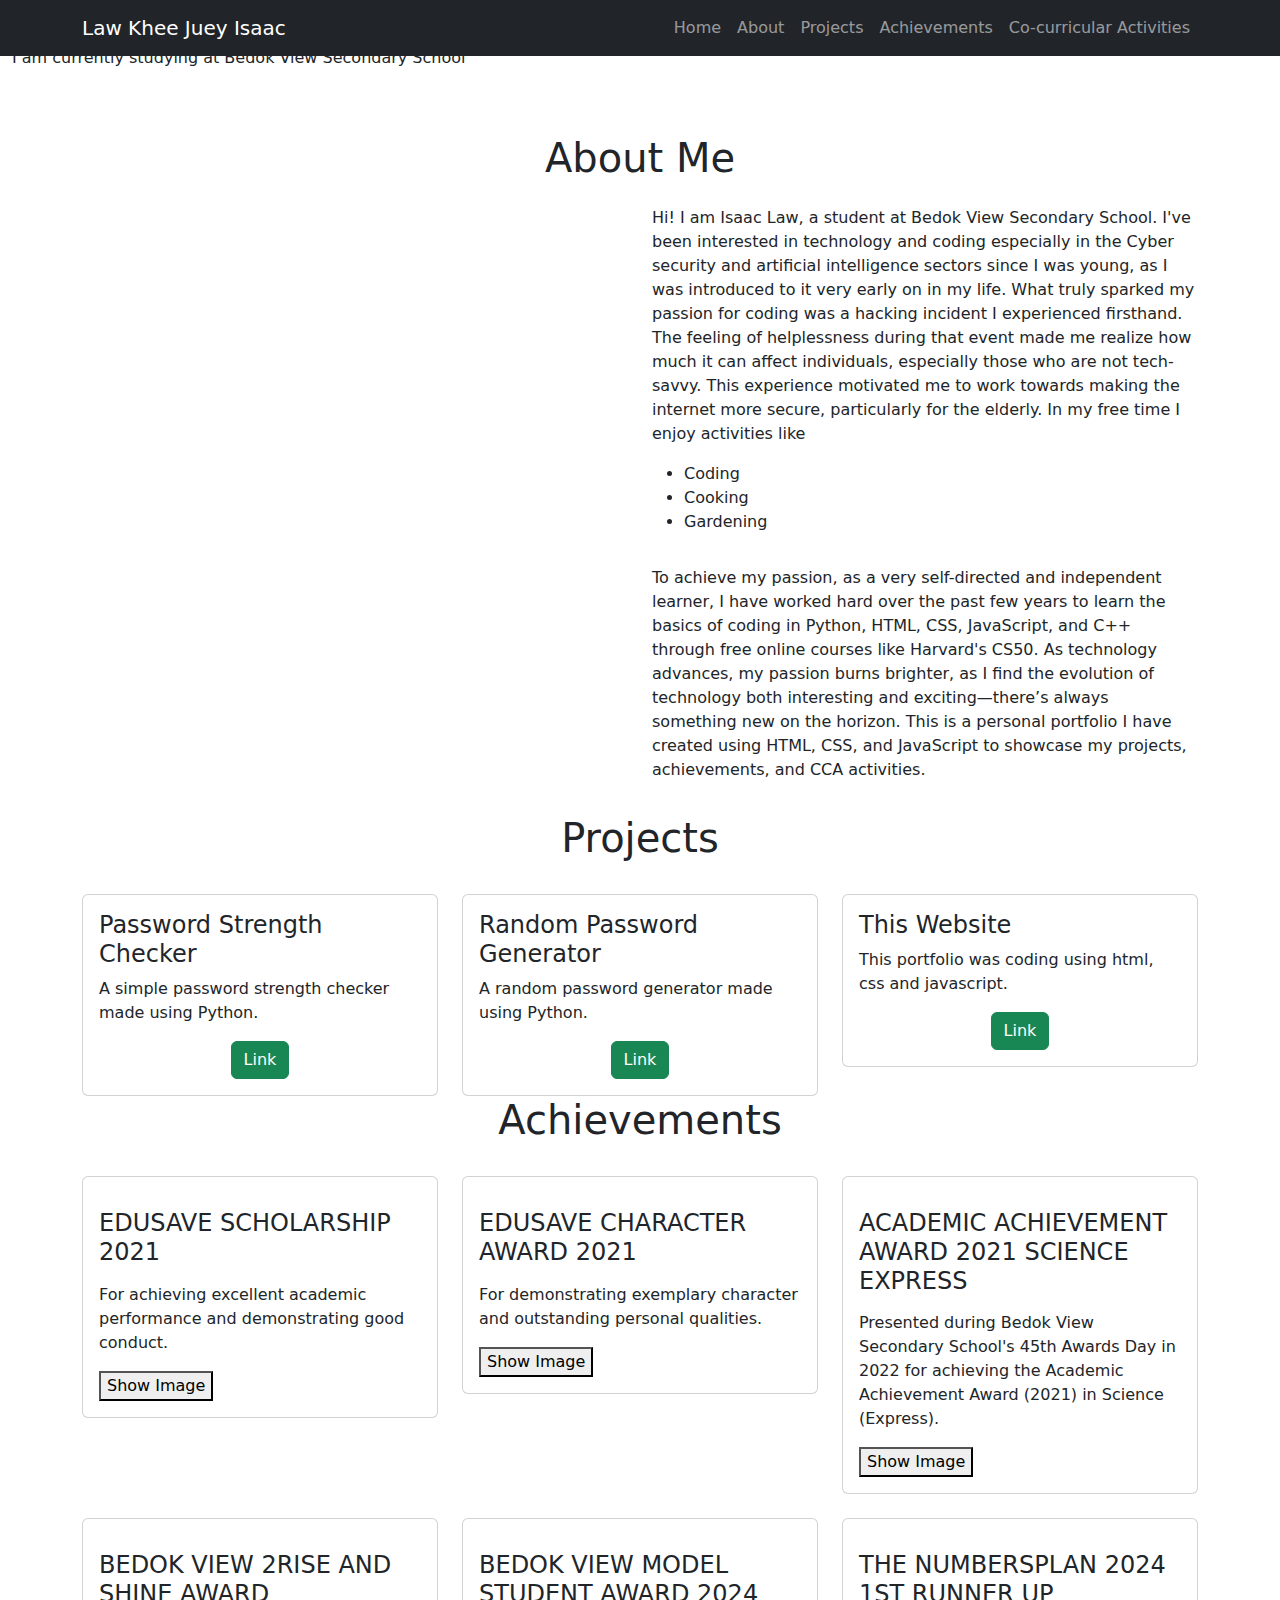
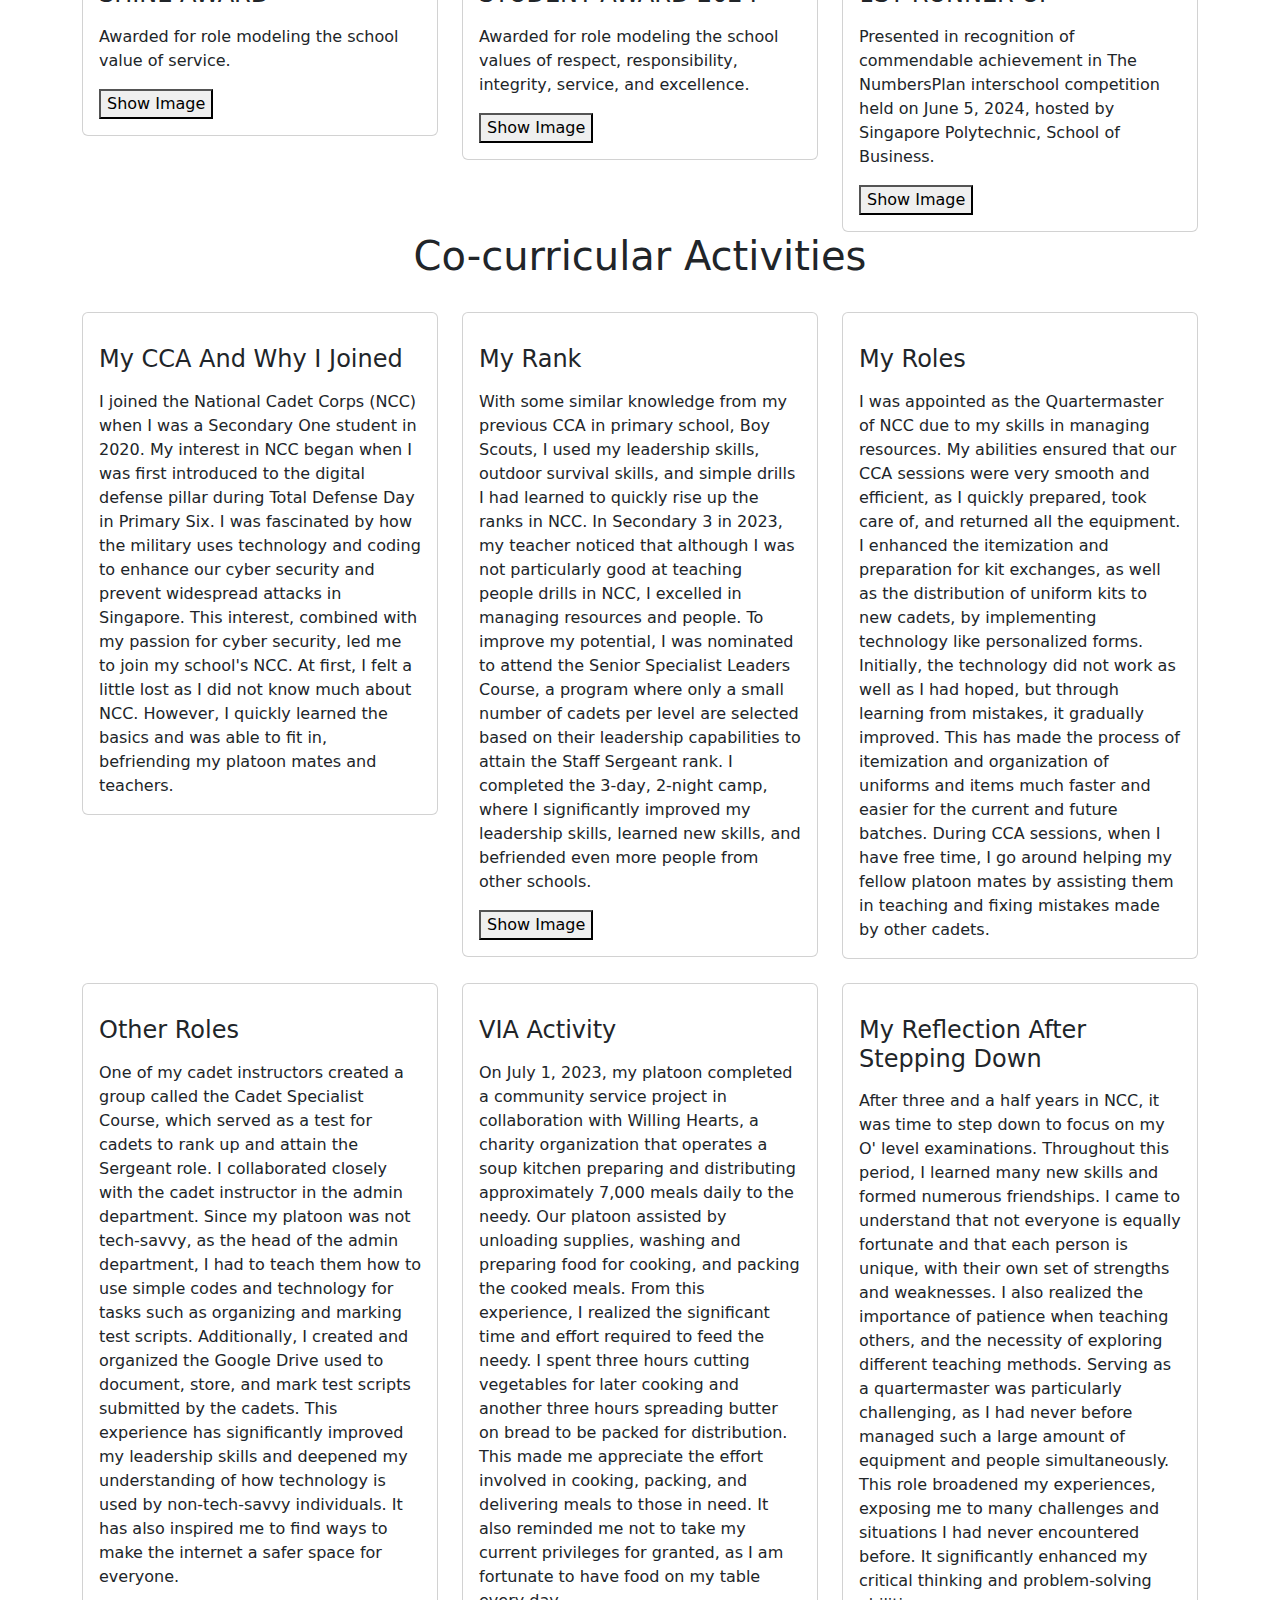
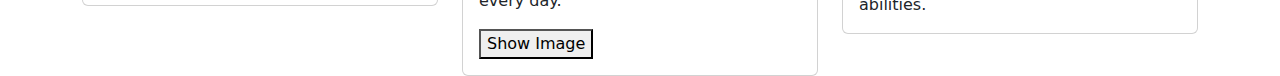
==== index.html @ 7c90aea9 "Update and rename Index.html to index.html" ====
<!DOCTYPE html>
<html lang="en">
<head>
  <title>Isaac's Portfolio</title>
  <meta charset="utf-8">
  <meta name="viewport" content="width=device-width, initial-scale=1">
  <!-- bootstrap CDN -->
  <link href="https://cdn.jsdelivr.net/npm/bootstrap@5.3.3/dist/css/bootstrap.min.css" rel="stylesheet">
  <script src="https://cdn.jsdelivr.net/npm/bootstrap@5.3.3/dist/js/bootstrap.bundle.min.js"></script>
  <!-- fontawesome -->
  <script src="https://kit.fontawesome.com/0f37059b9b.js" crossorigin="anonymous"></script>
  <!-- link css file -->
  <link rel="stylesheet" href="style.css">
</head>

<body>
   <!-- navigation bar -->
    <nav class="navbar navbar-expand-lg bg-dark fixed-top navbarScroll navbar-dark">
      <div class="container">
          <a class="navbar-brand" href="#">Law Khee Juey Isaac</a>
          <button class="navbar-toggler" type="button" data-bs-toggle="collapse" data-bs-target="#navbarSupportedContent" aria-controls="navbarSupportedContent" aria-expanded="false" aria-label="Toggle navigation">
              <span class="navbar-toggler-icon"></span>
          </button>
          <div class="collapse navbar-collapse" id="navbarSupportedContent">
              <ul class="navbar-nav ms-auto">
                  <li class="nav-item active">
                      <a class="nav-link" href="#home">Home</a>
                  </li>
                  <li class="nav-item">
                      <a class="nav-link" href="#about">About</a>
                  </li>
                  <li class="nav-item">
                      <a class="nav-link" href="#Projects">Projects</a>
                  </li>
                  <li class="nav-item">
                      <a class="nav-link" href="#Achievements">Achievements</a>
                  </li>
                  <li class="nav-item">
                    <a class="nav-link" href="#Co-curricular-Activities">Co-curricular Activities</a>
                </li>
              </ul>
              
          </div>
      </div>
  </nav>

   
    <!-- main banner -->
    <section class="container-fluid section bgimage" id="home">
      <div class="row">
          <div class="col-lg-12 col-md-12 col-sm-12 col-xs-12 hero_text">
              <h2 class="hero_title">Hello, I am Isaac</h2>
              <p class="hero_desc">I am currently studying at Bedok View Secondary School</p>
          </div>
      </div>
  </section>
  
    <!-- about section -->
    <section class="container mt-4 pt-4 section" id="about">
      <h1 class="text-center">About Me</h1>
      
      <div class="row mt-4">
          <div class="col-lg-6">
              <img src="images/IMG-20240adsfa522-WA00sdf00.jpg" class="image_about" alt="">
          </div>

          <div class="col-lg-6">
              <p> 
                Hi! I am Isaac Law, a student at Bedok View Secondary School. I've been interested in technology and coding especially in the Cyber security and artificial intelligence sectors since I was young, as I was introduced to it very early on in my life. What truly sparked my passion for coding was a hacking incident I experienced firsthand. The feeling of helplessness during that event made me realize how much it can affect individuals, especially those who are not tech-savvy. This experience motivated me to work towards making the internet more secure, particularly for the elderly. In my free time I enjoy activities like
                  
              </p>
              <div class="row mt-3">
                  <div class="col-md-6">
                      <ul>
                          <li>Coding</li>
                          <li>Cooking</li>
                          <li>Gardening</li>

                      </ul>
                  </div>
              </div>
              <div class="row mt-3">
                  <p> To achieve my passion, as a very self-directed and independent learner, I have worked hard over the past few years to learn the basics of coding in Python, HTML, CSS, JavaScript, and C++ through free online courses like Harvard's CS50. As technology advances, my passion burns brighter, as I find the evolution of technology both interesting and exciting—there’s always something new on the horizon. This is a personal portfolio I have created using HTML, CSS, and JavaScript to showcase my projects, achievements, and CCA activities.
                  </p>
              </div>
          </div>
      </div>
  </section>

   <!-- Projects -->
   <section class="section" id="Projects">
    <div class="container mt-3">
        <h1 class="text-center">Projects</h1>
        <div class="row">
            <div class="col-lg-4 mt-4">
                <div class="card">
                    <div class="card-body">
                        <h4 class="card-title">Password Strength Checker</h4>
                        <p class="card-text">A simple password strength checker made using Python.</p>
                        <div class="text-center">
                            <a href="https://github.com/Atticusly/Password-strength-checker" class="btn btn-success">Link</a>
                        </div>
                    </div>
                </div>
            </div>

            <div class="col-lg-4 mt-4">
                <div class="card">
                    <div class="card-body">
                        <h4 class="card-title">Random Password Generator</h4>
                        <p class="card-text">A random password generator made using Python.</p>
                        <div class="text-center">
                            <a href="https://github.com/Atticusly/RandomPasswordGenerator" class="btn btn-success">Link</a>
                        </div>
                    </div>
                </div>
            </div>

            <div class="col-lg-4 mt-4">
                <div class="card">
                    <div class="card-body">
                        <h4 class="card-title">This Website</h4>
                        <p class="card-text">This portfolio was coding using html, css and javascript.</p>
                        <div class="text-center">
                            <a href="#" class="btn btn-success">Link</a>
                        </div>
                    </div>
                </div>
            </div>
        </div>
      
</section>
<!-- Achievements -->
<section class="container section" id="Achievements">
    <h1 class="text-center">Achievements</h1>
    <div class="row">
        <!-- EDUSAVE SCHOLARSHIP AWARD -->
        <div class="col-lg-4 mt-4">
            <div class="card servicesText">
                <div class="card-body">
                    <i class="fas servicesIcon fa-clock"></i>
                    <h4 class="card-title mt-3">EDUSAVE SCHOLARSHIP 2021</h4>
                    <p class="card-text mt-3">For achieving excellent academic performance and demonstrating good conduct.
                    </p>
                    <button class="show-image-button" data-target="my-image1">Show Image</button>
                    <img id="my-image1" src="Images/EDUSAVESCHOLARSHIP.jpg" hidden width="380" height="500"/>
                </div>
            </div>  
        </div>
        <!-- EDUSAVE CHARACTER AWARD -->
        <div class="col-lg-4 mt-4">
            <div class="card servicesText">
                <div class="card-body">
                    <i class='fas servicesIcon fa-layer-group'></i>
                    <h4 class="card-title mt-3">EDUSAVE CHARACTER AWARD 2021</h4>
                    <p class="card-text mt-3">For demonstrating exemplary character and outstanding personal qualities.
                    </p>
                    <button class="show-image-button" data-target="my-image2">Show Image</button>
                    <img id="my-image2" src="Images/CHARACTERAWARDEDUSAVE.jpg" hidden width="380" height="500"/>
                </div>
            </div>  
        </div>
        <!-- SCIENCE ACADEMIC ACHIEVEMENT AWARD -->
        <div class="col-lg-4 mt-4">
            <div class="card servicesText">
                <div class="card-body">
                    <i class='far servicesIcon fa-check-circle'></i>
                    <h4 class="card-title mt-3">ACADEMIC ACHIEVEMENT AWARD 2021 SCIENCE EXPRESS</h4>
                    <p class="card-text mt-3">Presented during Bedok View Secondary School's 45th Awards Day in 2022 for achieving the Academic Achievement Award (2021) in Science (Express).
                    </p>
                    <button class="show-image-button" data-target="my-image3">Show Image</button>
                    <img id="my-image3" src="Images/AWARDSDAY.jpg" hidden width="380" height="500"/>
                </div>
            </div>  
        </div>
    </div>
<!-- 2RISE AND SHINE AWARD -->
    <div class="row">
        <div class="col-lg-4 mt-4">
            <div class="card servicesText">
                <div class="card-body">
                    <i class='fas servicesIcon fa-search'></i>
                    <h4 class="card-title mt-3">BEDOK VIEW 2RISE AND SHINE AWARD</h4>
                    <p class="card-text mt-3">Awarded for role modeling the school value of service.
                    </p>
                    <button class="show-image-button" data-target="my-image4">Show Image</button>
                    <img id="my-image4" src="Images/2RISEANDSHINEAWARD.jpg" hidden width="380" height="500"/>
                </div>
            </div>  
        </div>
        <!-- Model Student Award -->
        <div class="col-lg-4 mt-4">
            <div class="card servicesText">
                <div class="card-body">
                    <i class='fas servicesIcon fa-shield-alt'></i>
                    <h4 class="card-title mt-3">BEDOK VIEW MODEL STUDENT AWARD 2024</h4>
                    <p class="card-text mt-3">Awarded for role modeling the school values of respect, responsibility, integrity, service, and excellence.
                    </p>
                    <button class="show-image-button" data-target="my-image5">Show Image</button>
                    <img id="my-image5" src="Images/MODELSTUDENT.jpg" hidden width="380" height="500"/>
                </div>
            </div>  
        </div>
        <!-- THE NUMBERSPLAN  -->
        <div class="col-lg-4 mt-4">
            <div class="card servicesText">
                <div class="card-body">
                    <i class='fas servicesIcon fa-wrench'></i>
                    <h4 class="card-title mt-3">THE NUMBERSPLAN 2024 1ST RUNNER UP</h4>
                    <p class="card-text mt-3">Presented in recognition of commendable achievement in The NumbersPlan interschool competition held on June 5, 2024, hosted by Singapore Polytechnic, School of Business.
                    </p>
                    <button class="show-image-button" data-target="my-image6">Show Image</button>
                    <img id="my-image6" src="Images/THENUMBERSPLAN.jpg" hidden width="380" height="500"/>
                </div>
            </div>  
        </div>
    </div>
</section>

    <!-- CCA section-->
    <section class="container section" id="Co-curricular-Activities">
        <h1 class="text-center">Co-curricular Activities</h1>
        <div class="row">
            <div class="col-lg-4 mt-4">
                <div class="card servicesText">
                    <div class="card-body">
                        <i class="fa-solid fa-person-military-rifle"></i>
                        <h4 class="card-title mt-3">My CCA And Why I Joined</h4>
                        <p class="card-text mt-3">I joined the National Cadet Corps (NCC) when I was a Secondary One student in 2020. My interest in NCC began when I was first introduced to the digital defense pillar during Total Defense Day in Primary Six. I was fascinated by how the military uses technology and coding to enhance our cyber security and prevent widespread attacks in Singapore. This interest, combined with my passion for cyber security, led me to join my school's NCC. At first, I felt a little lost as I did not know much about NCC. However, I quickly learned the basics and was able to fit in, befriending my platoon mates and teachers.
                        </p>
                    </div>
                </div>  
            </div>
            <div class="col-lg-4 mt-4">
                <div class="card servicesText">
                    <div class="card-body">
                        <i class="fa-solid fa-ranking-star"></i>
                        <h4 class="card-title mt-3">My Rank</h4>
                        <p class="card-text mt-3">With some similar knowledge from my previous CCA in primary school, Boy Scouts, I used my leadership skills, outdoor survival skills, and simple drills I had learned to quickly rise up the ranks in NCC. In Secondary 3 in 2023, my teacher noticed that although I was not particularly good at teaching people drills in NCC, I excelled in managing resources and people. To improve my potential, I was nominated to attend the Senior Specialist Leaders Course, a program where only a small number of cadets per level are selected based on their leadership capabilities to attain the Staff Sergeant rank.

                            I completed the 3-day, 2-night camp, where I significantly improved my leadership skills, learned new skills, and befriended even more people from other schools.
                        </p>
                        <button class="show-image-button" data-target="my-image7">Show Image</button>
                    <img id="my-image7" src="Images/NCCCOURSE.jpg" hidden width="380" height="500"/>
                    </div>
                </div>  
            </div>

            <div class="col-lg-4 mt-4">
                <div class="card servicesText">
                    <div class="card-body">
                        <i class='far servicesIcon fa-check-circle'></i>
                        <h4 class="card-title mt-3">My Roles</h4>
                        <p class="card-text mt-3">
                            I was appointed as the Quartermaster of NCC due to my skills in managing resources. My abilities ensured that our CCA sessions were very smooth and efficient, as I quickly prepared, took care of, and returned all the equipment. I enhanced the itemization and preparation for kit exchanges, as well as the distribution of uniform kits to new cadets, by implementing technology like personalized forms. Initially, the technology did not work as well as I had hoped, but through learning from mistakes, it gradually improved. This has made the process of itemization and organization of uniforms and items much faster and easier for the current and future batches. During CCA sessions, when I have free time, I go around helping my fellow platoon mates by assisting them in teaching and fixing mistakes made by other cadets.                                                                                                                                                                  
                        </p>
                    </div>
                </div>  
            </div>
        </div>

        <div class="row">
            <div class="col-lg-4 mt-4">
                <div class="card servicesText">
                    <div class="card-body">
                        <i class='fas servicesIcon fa-search'></i>
                        <h4 class="card-title mt-3">Other Roles</h4>
                        <p class="card-text mt-3">One of my cadet instructors created a group called the Cadet Specialist Course, which served as a test for cadets to rank up and attain the Sergeant role. I collaborated closely with the cadet instructor in the admin department. Since my platoon was not tech-savvy, as the head of the admin department, I had to teach them how to use simple codes and technology for tasks such as organizing and marking test scripts. Additionally, I created and organized the Google Drive used to document, store, and mark test scripts submitted by the cadets. This experience has significantly improved my leadership skills and deepened my understanding of how technology is used by non-tech-savvy individuals. It has also inspired me to find ways to make the internet a safer space for everyone.
                        </p>
                    </div>
                </div>  
            </div>

            <div class="col-lg-4 mt-4">
                <div class="card servicesText">
                    <div class="card-body">
                        <i class='fas servicesIcon fa-shield-alt'></i>
                        <h4 class="card-title mt-3">VIA Activity</h4>
                        <p class="card-text mt-3">On July 1, 2023, my platoon completed a community service project in collaboration with Willing Hearts, a charity organization that operates a soup kitchen preparing and distributing approximately 7,000 meals daily to the needy. Our platoon assisted by unloading supplies, washing and preparing food for cooking, and packing the cooked meals.  From this experience, I realized the significant time and effort required to feed the needy. I spent three hours cutting vegetables for later cooking and another three hours spreading butter on bread to be packed for distribution. This made me appreciate the effort involved in cooking, packing, and delivering meals to those in need. It also reminded me not to take my current privileges for granted, as I am fortunate to have food on my table every day.
                        </p>
                        <button class="show-image-button" data-target="my-image8">Show Image</button>
                        <img id="my-image8" src="Images/Screenshot_20240713_113731_Instagram.jpg" hidden width="380" height="500"/>
                    </div>
                </div>  
            </div>

            <div class="col-lg-4 mt-4">
                <div class="card servicesText">
                    <div class="card-body">
                        <i class='fas servicesIcon fa-wrench'></i>
                        <h4 class="card-title mt-3">My Reflection After Stepping Down</h4>
                        <p class="card-text mt-3"> 
                            After three and a half years in NCC, it was time to step down to focus on my O' level examinations. Throughout this period, I learned many new skills and formed numerous friendships. I came to understand that not everyone is equally fortunate and that each person is unique, with their own set of strengths and weaknesses.
                            
                            I also realized the importance of patience when teaching others, and the necessity of exploring different teaching methods. Serving as a quartermaster was particularly challenging, as I had never before managed such a large amount of equipment and people simultaneously. This role broadened my experiences, exposing me to many challenges and situations I had never encountered before. It significantly enhanced my critical thinking and problem-solving abilities.
                        </p>
                    </div>
                </div>  
            </div>
        </div>
    </section>


    <!-- load javascript after loading all html content -->
    <script src="script/script.js"></script>

</body>

</html>
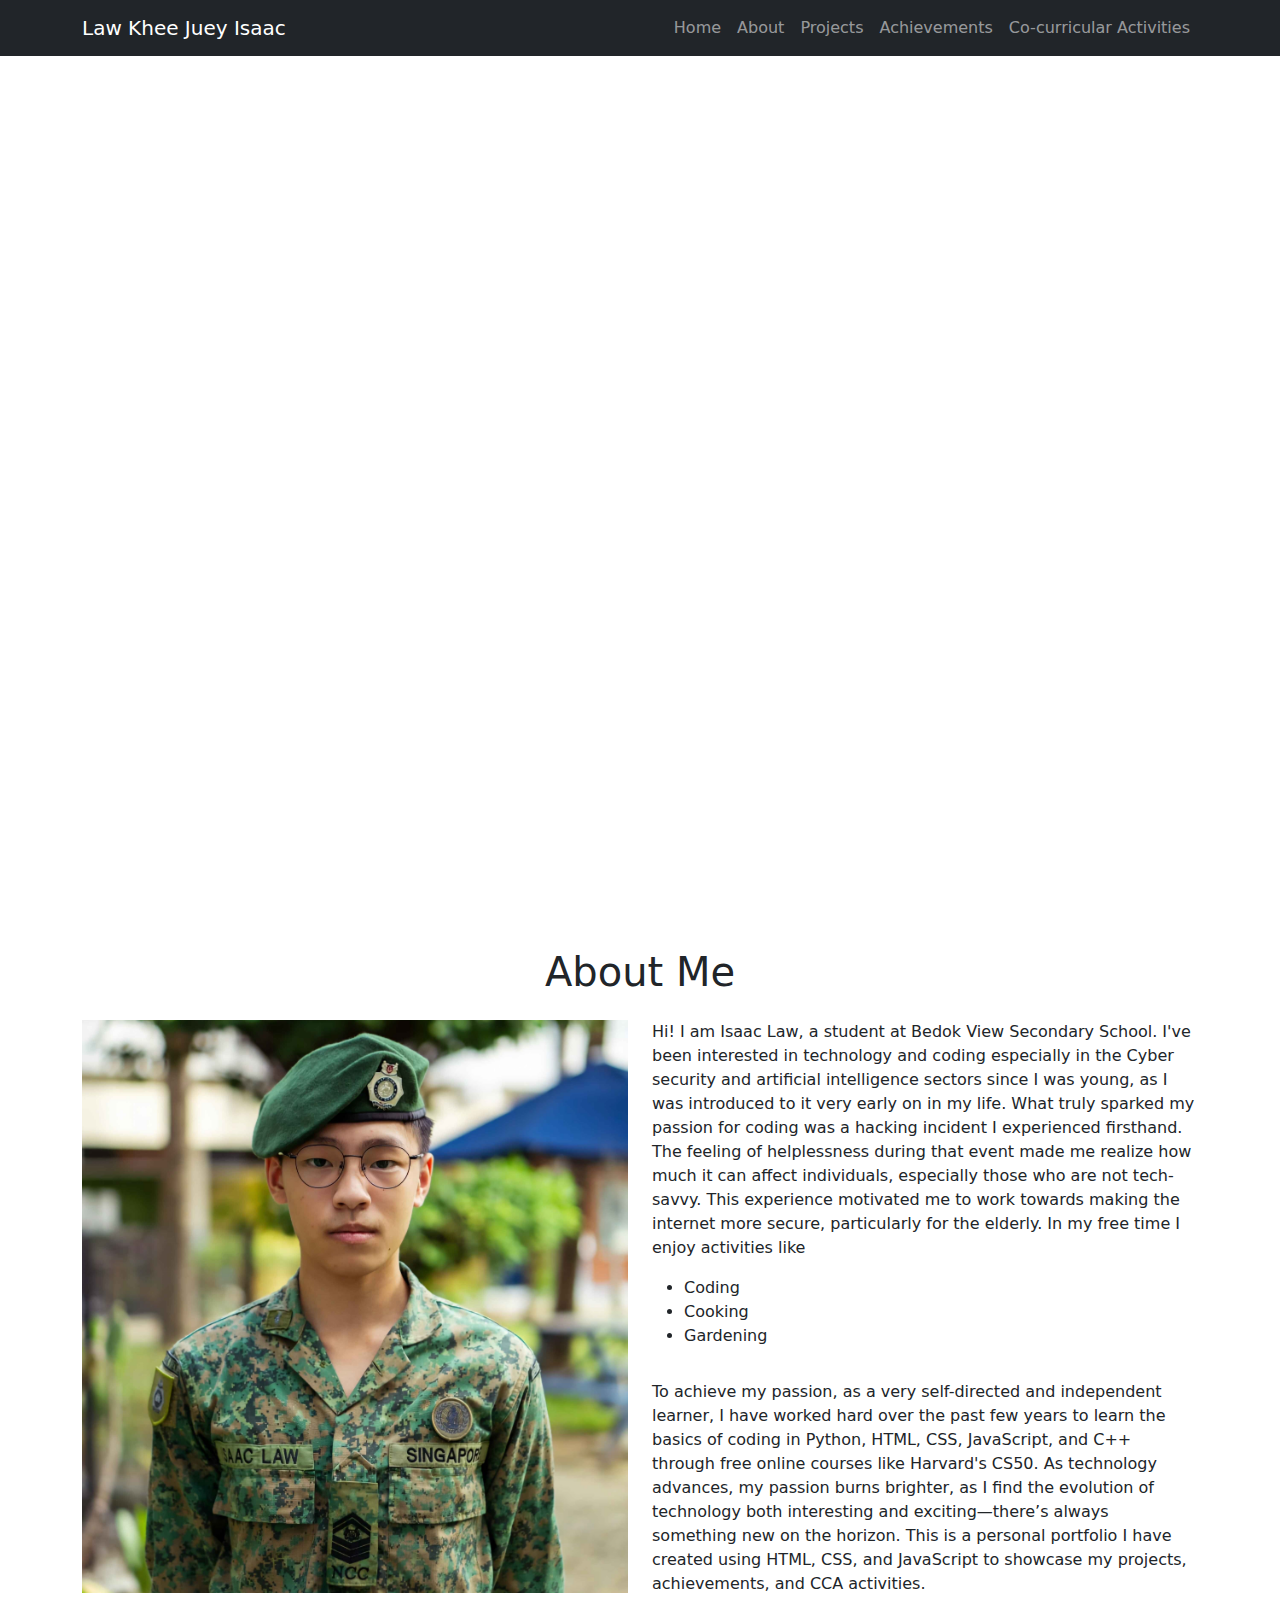
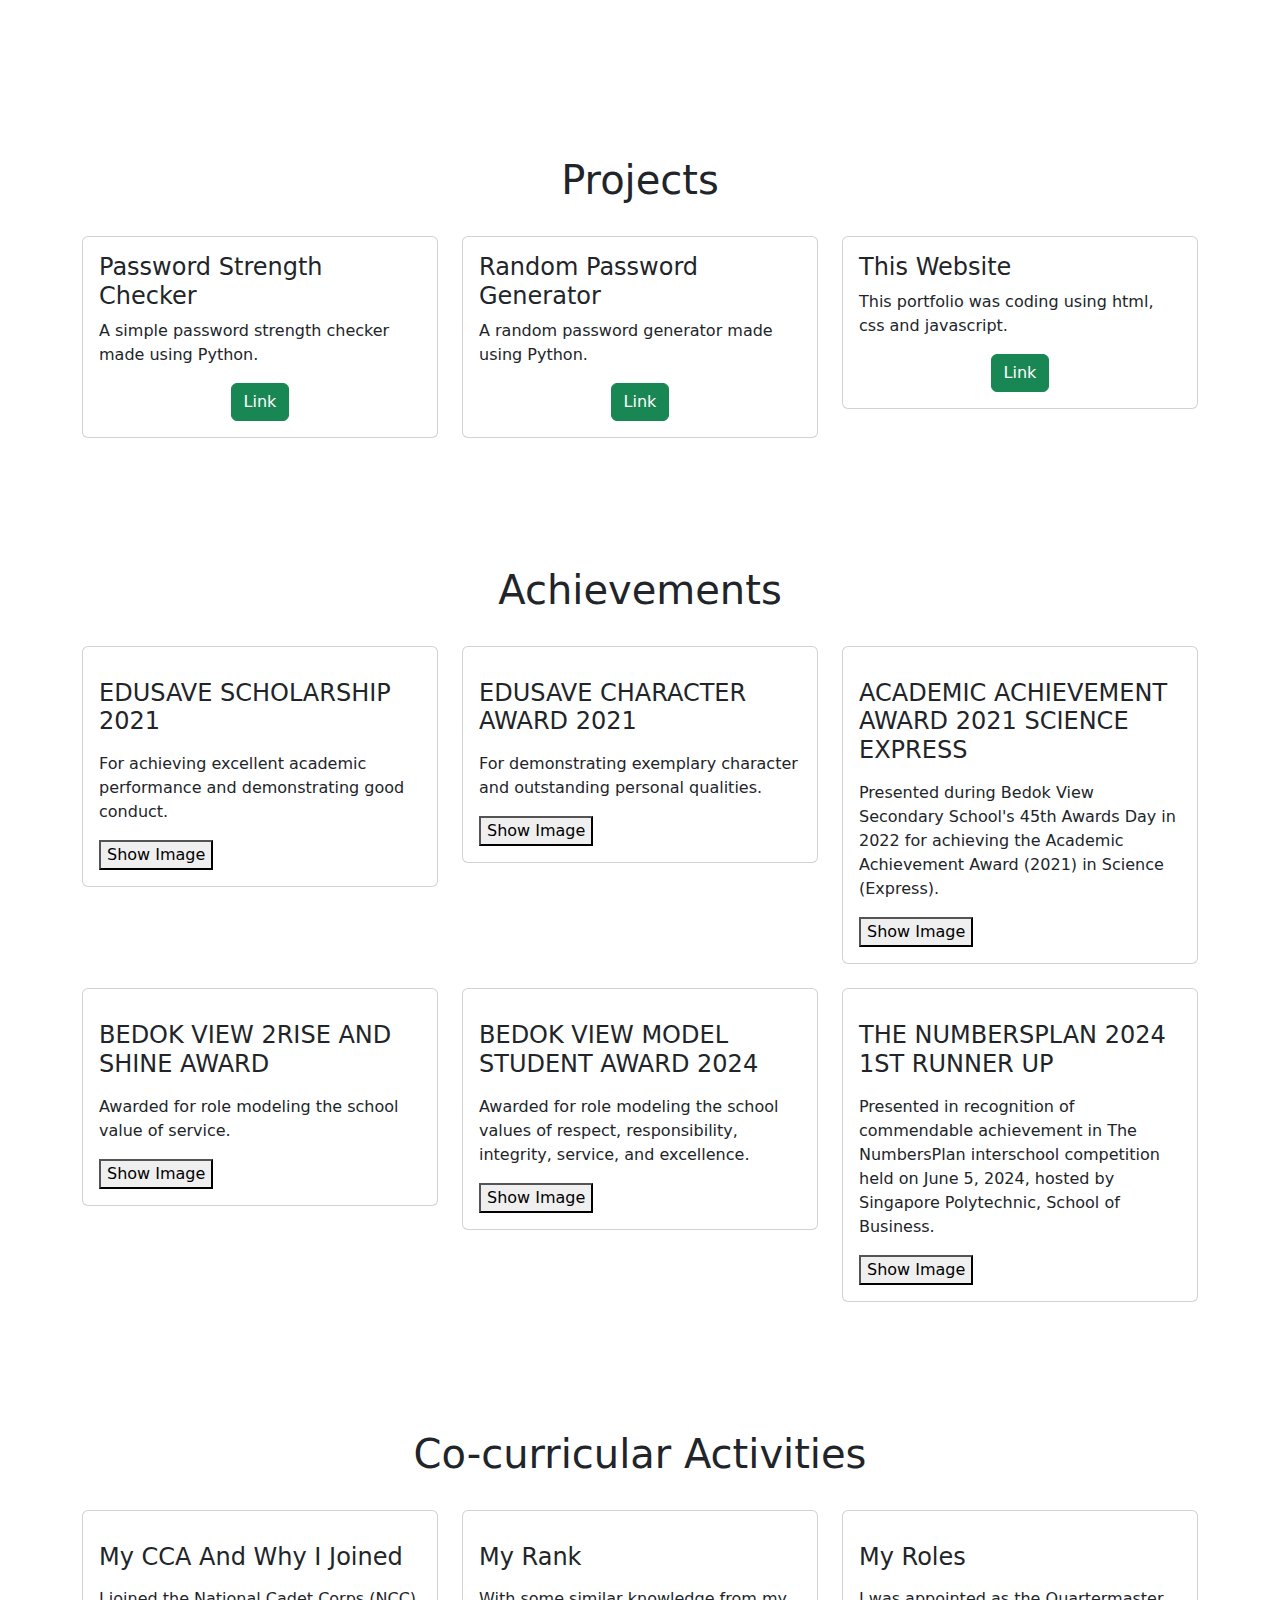
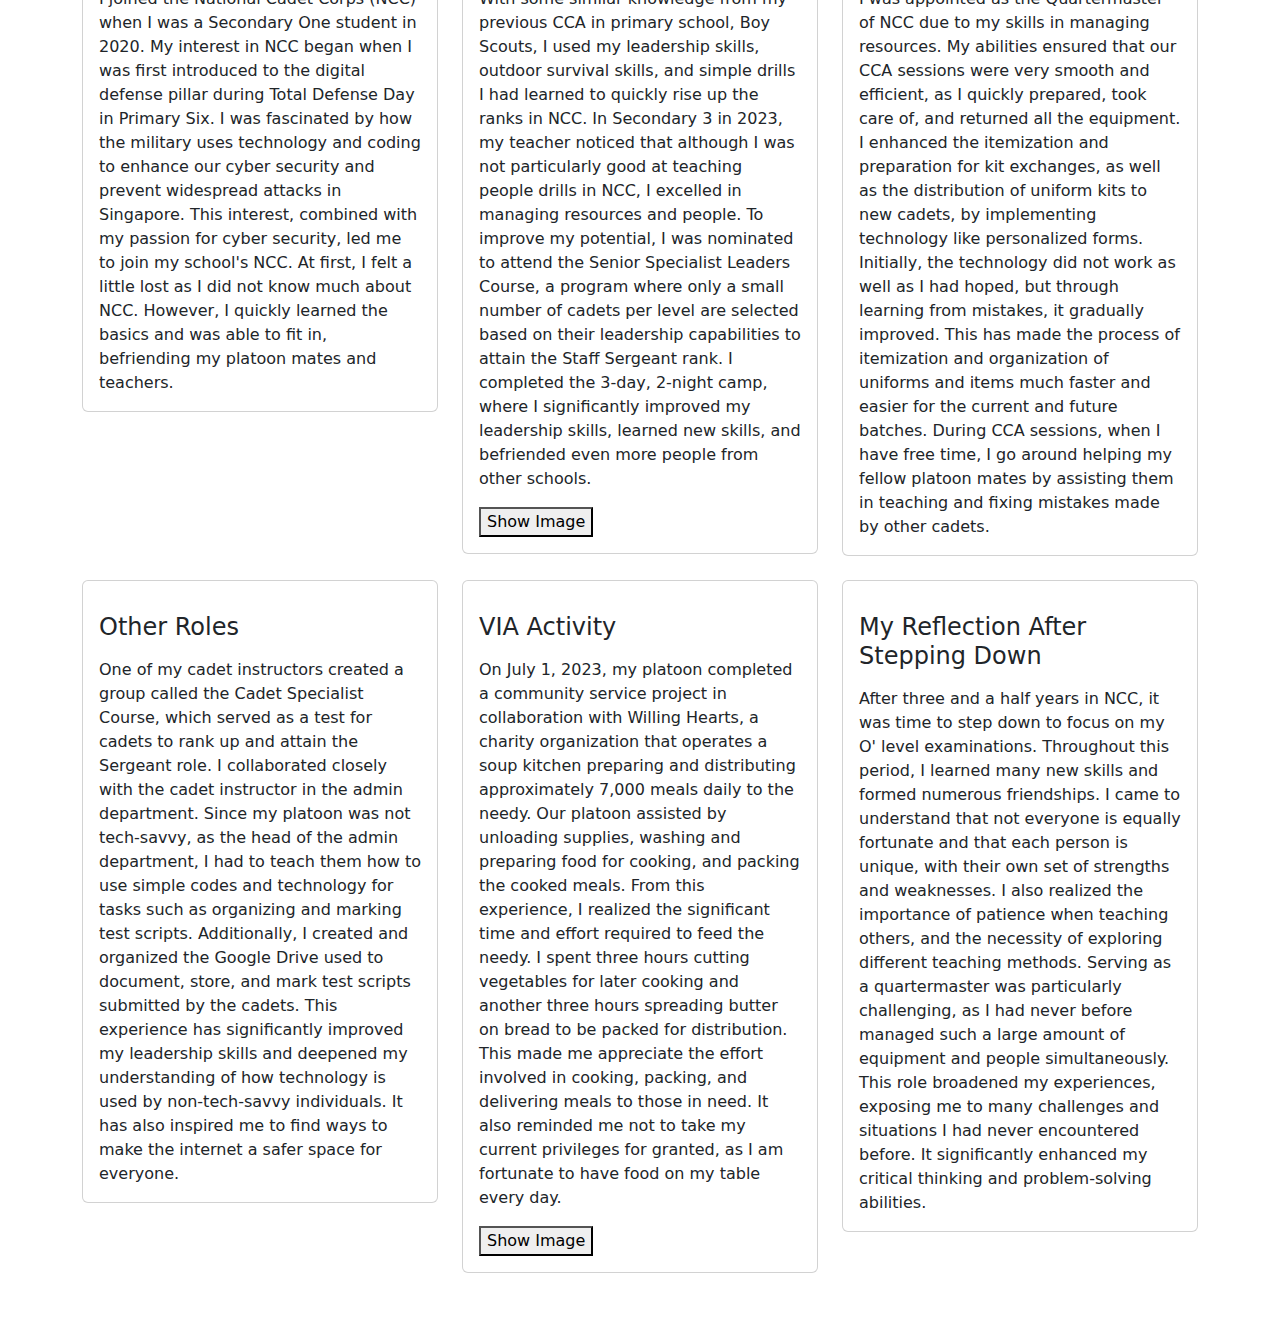
==== commit 7e737d80: "Add files via upload" ====
--- a/index.html
+++ b/index.html
@@ -122,7 +122,7 @@
                         <h4 class="card-title">This Website</h4>
                         <p class="card-text">This portfolio was coding using html, css and javascript.</p>
                         <div class="text-center">
-                            <a href="#" class="btn btn-success">Link</a>
+                            <a href="https://github.com/Atticusly/My-portfolio-for-eae" class="btn btn-success">Link</a>
                         </div>
                     </div>
                 </div>
@@ -143,7 +143,7 @@
                     <p class="card-text mt-3">For achieving excellent academic performance and demonstrating good conduct.
                     </p>
                     <button class="show-image-button" data-target="my-image1">Show Image</button>
-                    <img id="my-image1" src="Images/EDUSAVESCHOLARSHIP.jpg" hidden width="380" height="500"/>
+                    <img id="my-image1" src="images/EDUSAVESCHOLARSHIP.jpg" hidden width="380" height="500"/>
                 </div>
             </div>  
         </div>
@@ -156,7 +156,7 @@
                     <p class="card-text mt-3">For demonstrating exemplary character and outstanding personal qualities.
                     </p>
                     <button class="show-image-button" data-target="my-image2">Show Image</button>
-                    <img id="my-image2" src="Images/CHARACTERAWARDEDUSAVE.jpg" hidden width="380" height="500"/>
+                    <img id="my-image2" src="images/" hidden width="380" height="500"/>
                 </div>
             </div>  
         </div>
@@ -169,7 +169,7 @@
                     <p class="card-text mt-3">Presented during Bedok View Secondary School's 45th Awards Day in 2022 for achieving the Academic Achievement Award (2021) in Science (Express).
                     </p>
                     <button class="show-image-button" data-target="my-image3">Show Image</button>
-                    <img id="my-image3" src="Images/AWARDSDAY.jpg" hidden width="380" height="500"/>
+                    <img id="my-image3" src="images/" hidden width="380" height="500"/>
                 </div>
             </div>  
         </div>
@@ -184,7 +184,7 @@
                     <p class="card-text mt-3">Awarded for role modeling the school value of service.
                     </p>
                     <button class="show-image-button" data-target="my-image4">Show Image</button>
-                    <img id="my-image4" src="Images/2RISEANDSHINEAWARD.jpg" hidden width="380" height="500"/>
+                    <img id="my-image4" src="images/2RISEANDSHINEAWARD.jpg" hidden width="380" height="500"/>
                 </div>
             </div>  
         </div>
@@ -197,7 +197,7 @@
                     <p class="card-text mt-3">Awarded for role modeling the school values of respect, responsibility, integrity, service, and excellence.
                     </p>
                     <button class="show-image-button" data-target="my-image5">Show Image</button>
-                    <img id="my-image5" src="Images/MODELSTUDENT.jpg" hidden width="380" height="500"/>
+                    <img id="my-image5" src="images/MODELSTUDENT.jpg" hidden width="380" height="500"/>
                 </div>
             </div>  
         </div>
@@ -210,7 +210,7 @@
                     <p class="card-text mt-3">Presented in recognition of commendable achievement in The NumbersPlan interschool competition held on June 5, 2024, hosted by Singapore Polytechnic, School of Business.
                     </p>
                     <button class="show-image-button" data-target="my-image6">Show Image</button>
-                    <img id="my-image6" src="Images/THENUMBERSPLAN.jpg" hidden width="380" height="500"/>
+                    <img id="my-image6" src="images/THENUMBERSPLAN.jpg" hidden width="380" height="500"/>
                 </div>
             </div>  
         </div>
@@ -241,7 +241,7 @@
                             I completed the 3-day, 2-night camp, where I significantly improved my leadership skills, learned new skills, and befriended even more people from other schools.
                         </p>
                         <button class="show-image-button" data-target="my-image7">Show Image</button>
-                    <img id="my-image7" src="Images/NCCCOURSE.jpg" hidden width="380" height="500"/>
+                    <img id="my-image7" src="images/NCCCOURSE.jpg" hidden width="380" height="500"/>
                     </div>
                 </div>  
             </div>
@@ -279,7 +279,7 @@
                         <p class="card-text mt-3">On July 1, 2023, my platoon completed a community service project in collaboration with Willing Hearts, a charity organization that operates a soup kitchen preparing and distributing approximately 7,000 meals daily to the needy. Our platoon assisted by unloading supplies, washing and preparing food for cooking, and packing the cooked meals.  From this experience, I realized the significant time and effort required to feed the needy. I spent three hours cutting vegetables for later cooking and another three hours spreading butter on bread to be packed for distribution. This made me appreciate the effort involved in cooking, packing, and delivering meals to those in need. It also reminded me not to take my current privileges for granted, as I am fortunate to have food on my table every day.
                         </p>
                         <button class="show-image-button" data-target="my-image8">Show Image</button>
-                        <img id="my-image8" src="Images/Screenshot_20240713_113731_Instagram.jpg" hidden width="380" height="500"/>
+                        <img id="my-image8" src="images/Screenshot_20240713_113731_Instagram.jpg" hidden width="380" height="500"/>
                     </div>
                 </div>  
             </div>
--- a/style.css
+++ b/style.css
@@ -0,0 +1,38 @@
+/* spacing on all sections */
+.section {
+    margin-top: 4rem;
+    padding-top: 4rem;
+}
+.section:last-of-type {
+    padding-bottom: 4rem;
+}
+    
+/* hero background image */
+.bgimage {
+    height:100vh;
+    background: url('Images/vecteezy_technology-connection-circuit-system-design-background_6699632.jpg');
+    background-size:cover;
+    position:relative;
+    padding: 0;
+    margin: 0;
+}
+/* text css above hero image*/
+.hero_title {
+    padding-top: 11rem;
+    font-size: 4.5rem;
+}
+.hero_desc {
+    font-size: 2rem;
+}
+.hero_text {
+    text-align: center;
+    position: absolute;
+    top: 50%;
+    left: 50%;
+    transform: translate(-50%, -50%);
+    color: white;
+}
+
+.image_about {
+    width: 100%;
+}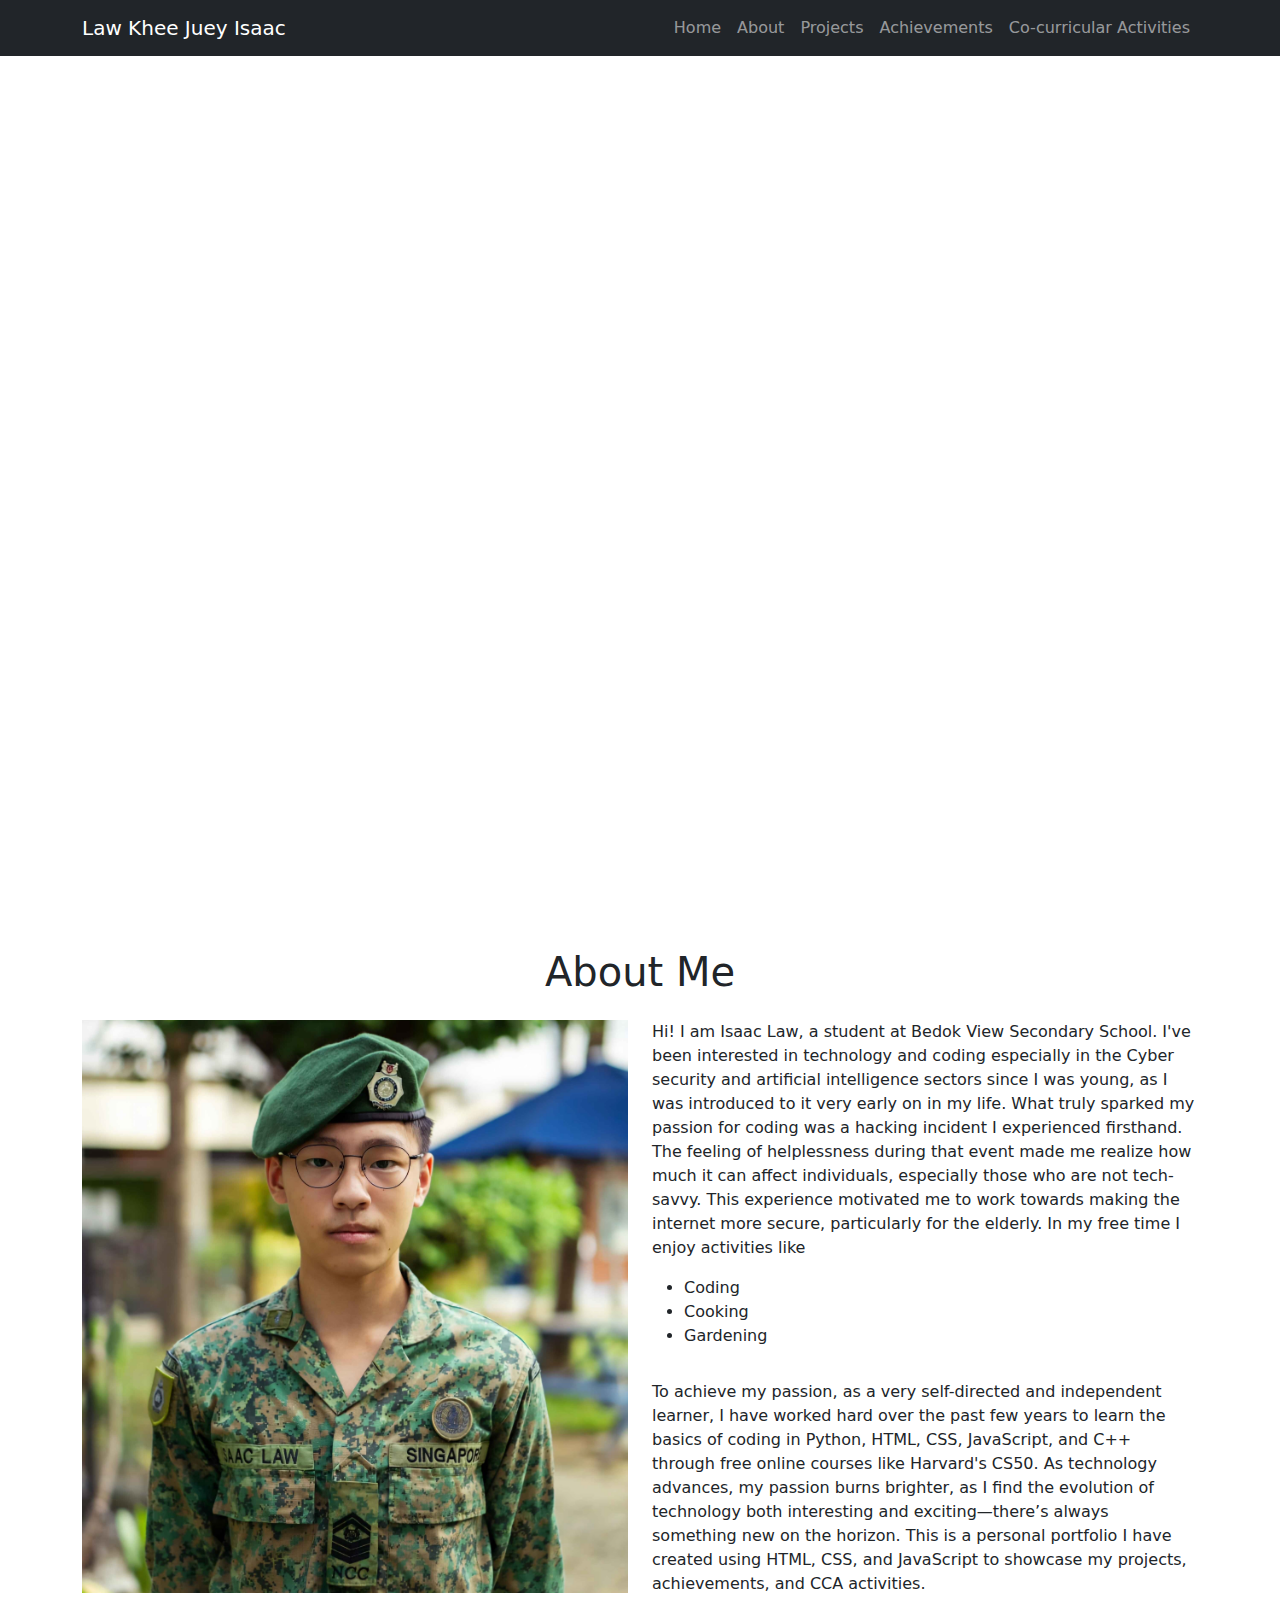
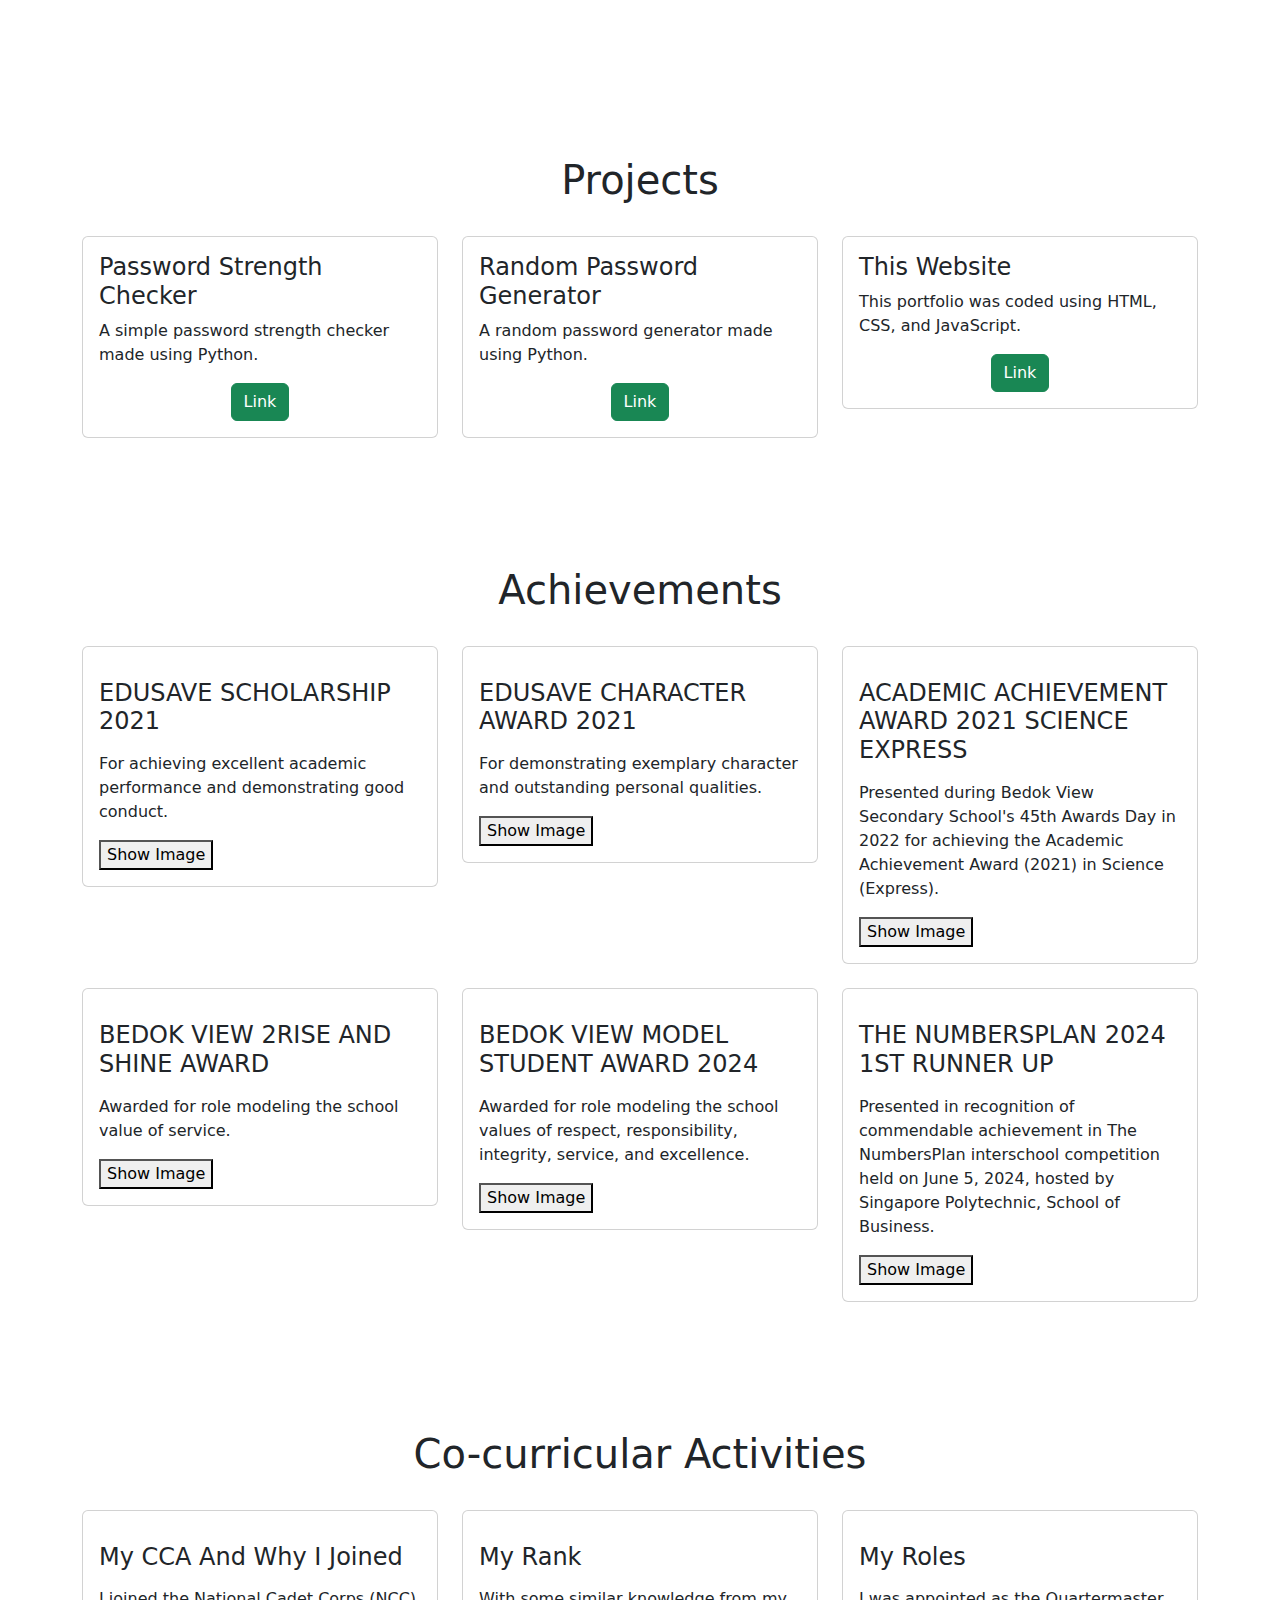
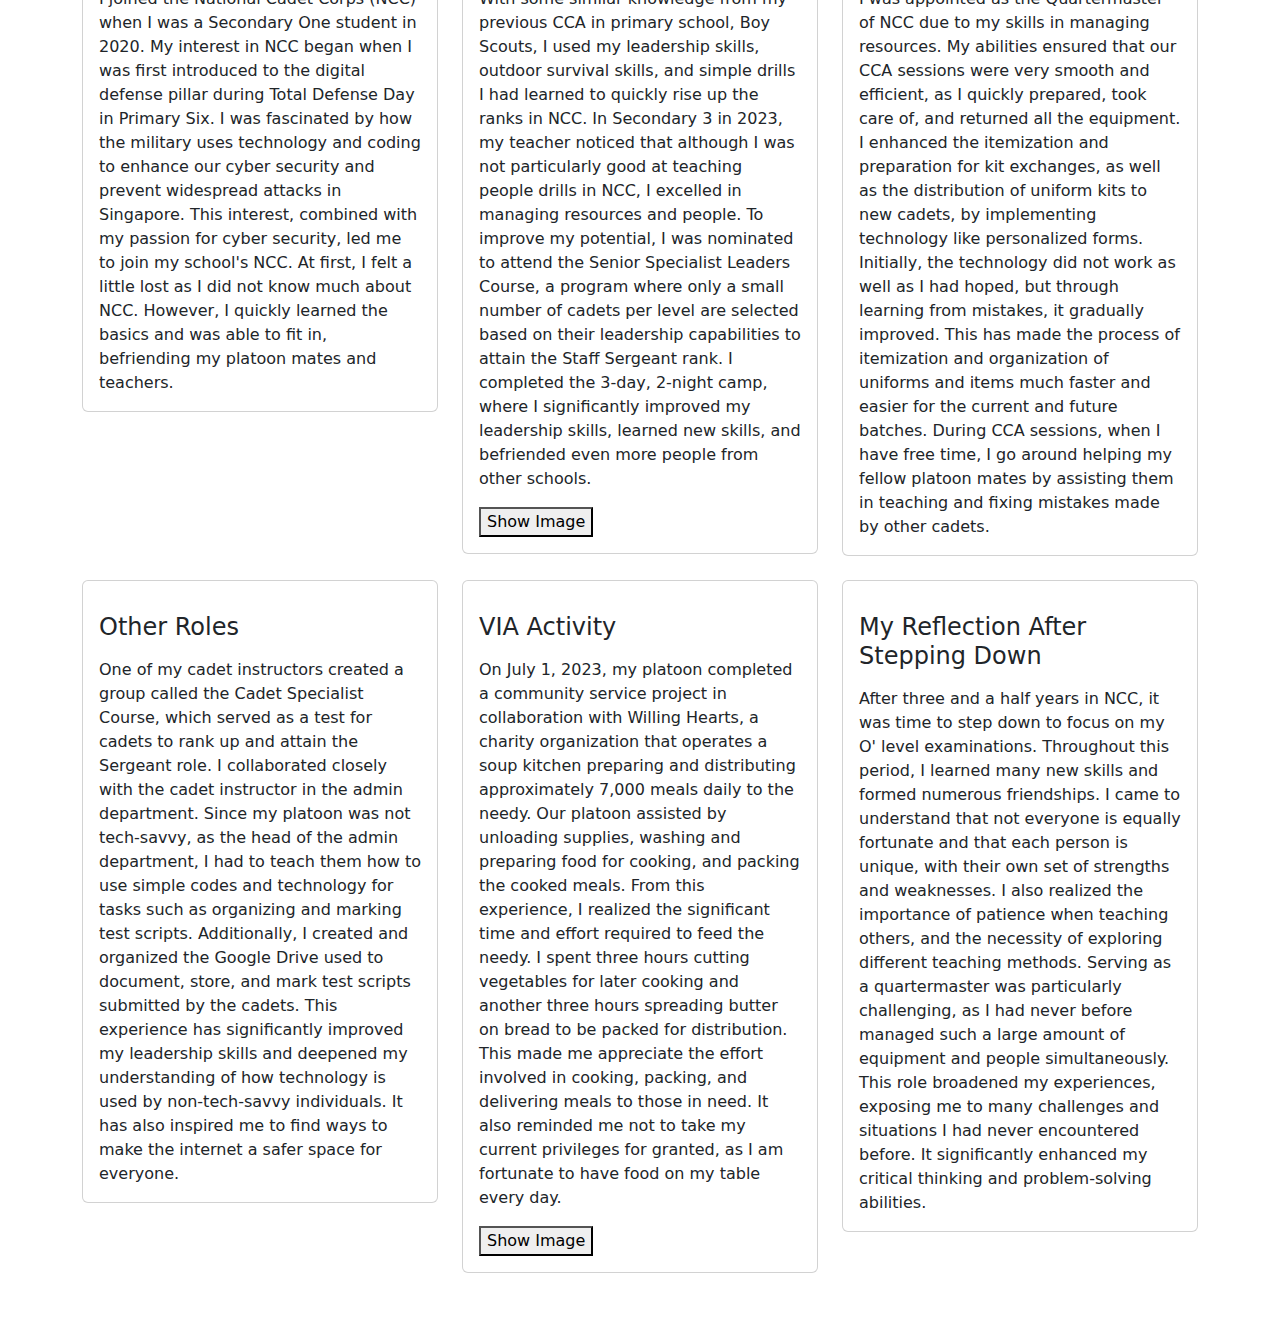
==== commit 29c58859: "Update index.html" ====
--- a/index.html
+++ b/index.html
@@ -120,7 +120,7 @@
                 <div class="card">
                     <div class="card-body">
                         <h4 class="card-title">This Website</h4>
-                        <p class="card-text">This portfolio was coding using html, css and javascript.</p>
+                        <p class="card-text">This portfolio was coded using HTML, CSS, and JavaScript.</p>
                         <div class="text-center">
                             <a href="https://github.com/Atticusly/My-portfolio-for-eae" class="btn btn-success">Link</a>
                         </div>
--- a/style.css
+++ b/style.css
@@ -10,7 +10,7 @@
 /* hero background image */
 .bgimage {
     height:100vh;
-    background: url('Images/vecteezy_technology-connection-circuit-system-design-background_6699632.jpg');
+    background: url("..images/vecteezy_technology-connection-circuit-system-design-background_6699632.jpg");
     background-size:cover;
     position:relative;
     padding: 0;
@@ -35,4 +35,4 @@
 
 .image_about {
     width: 100%;
-}+}
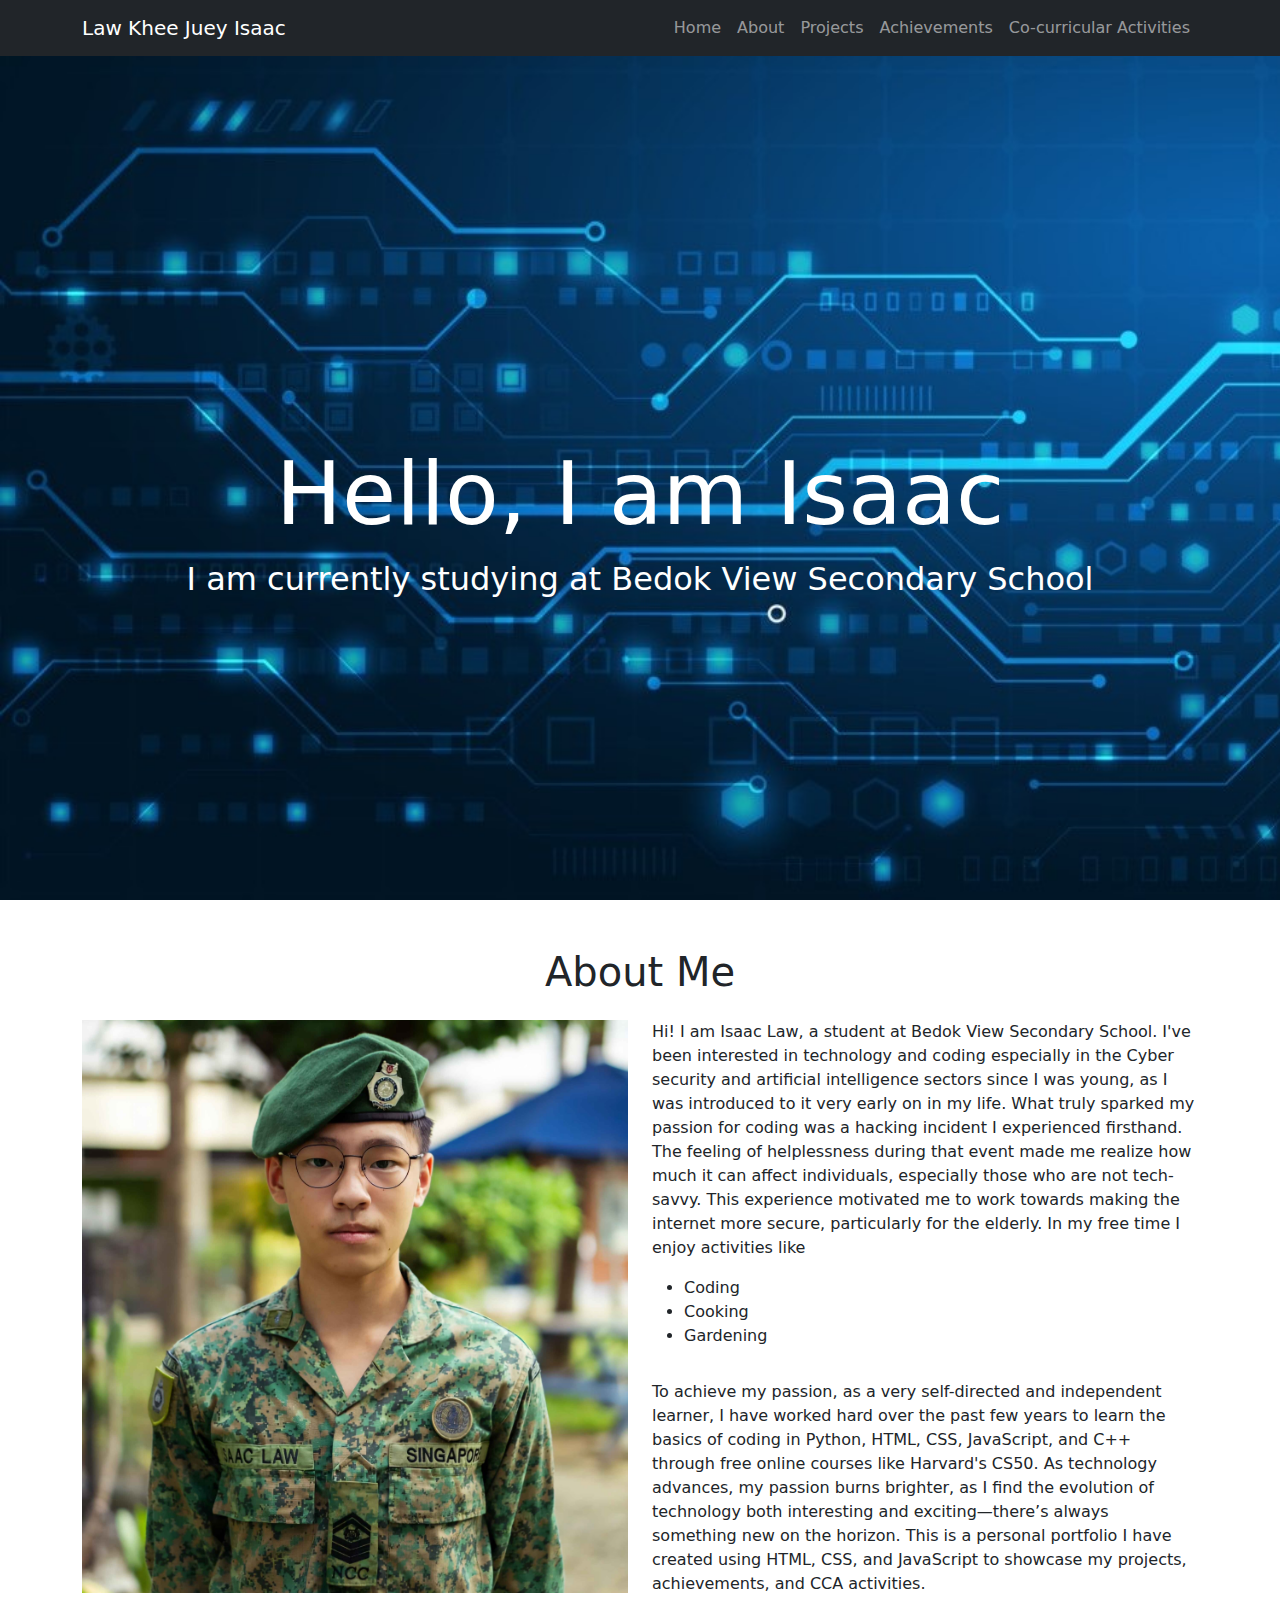
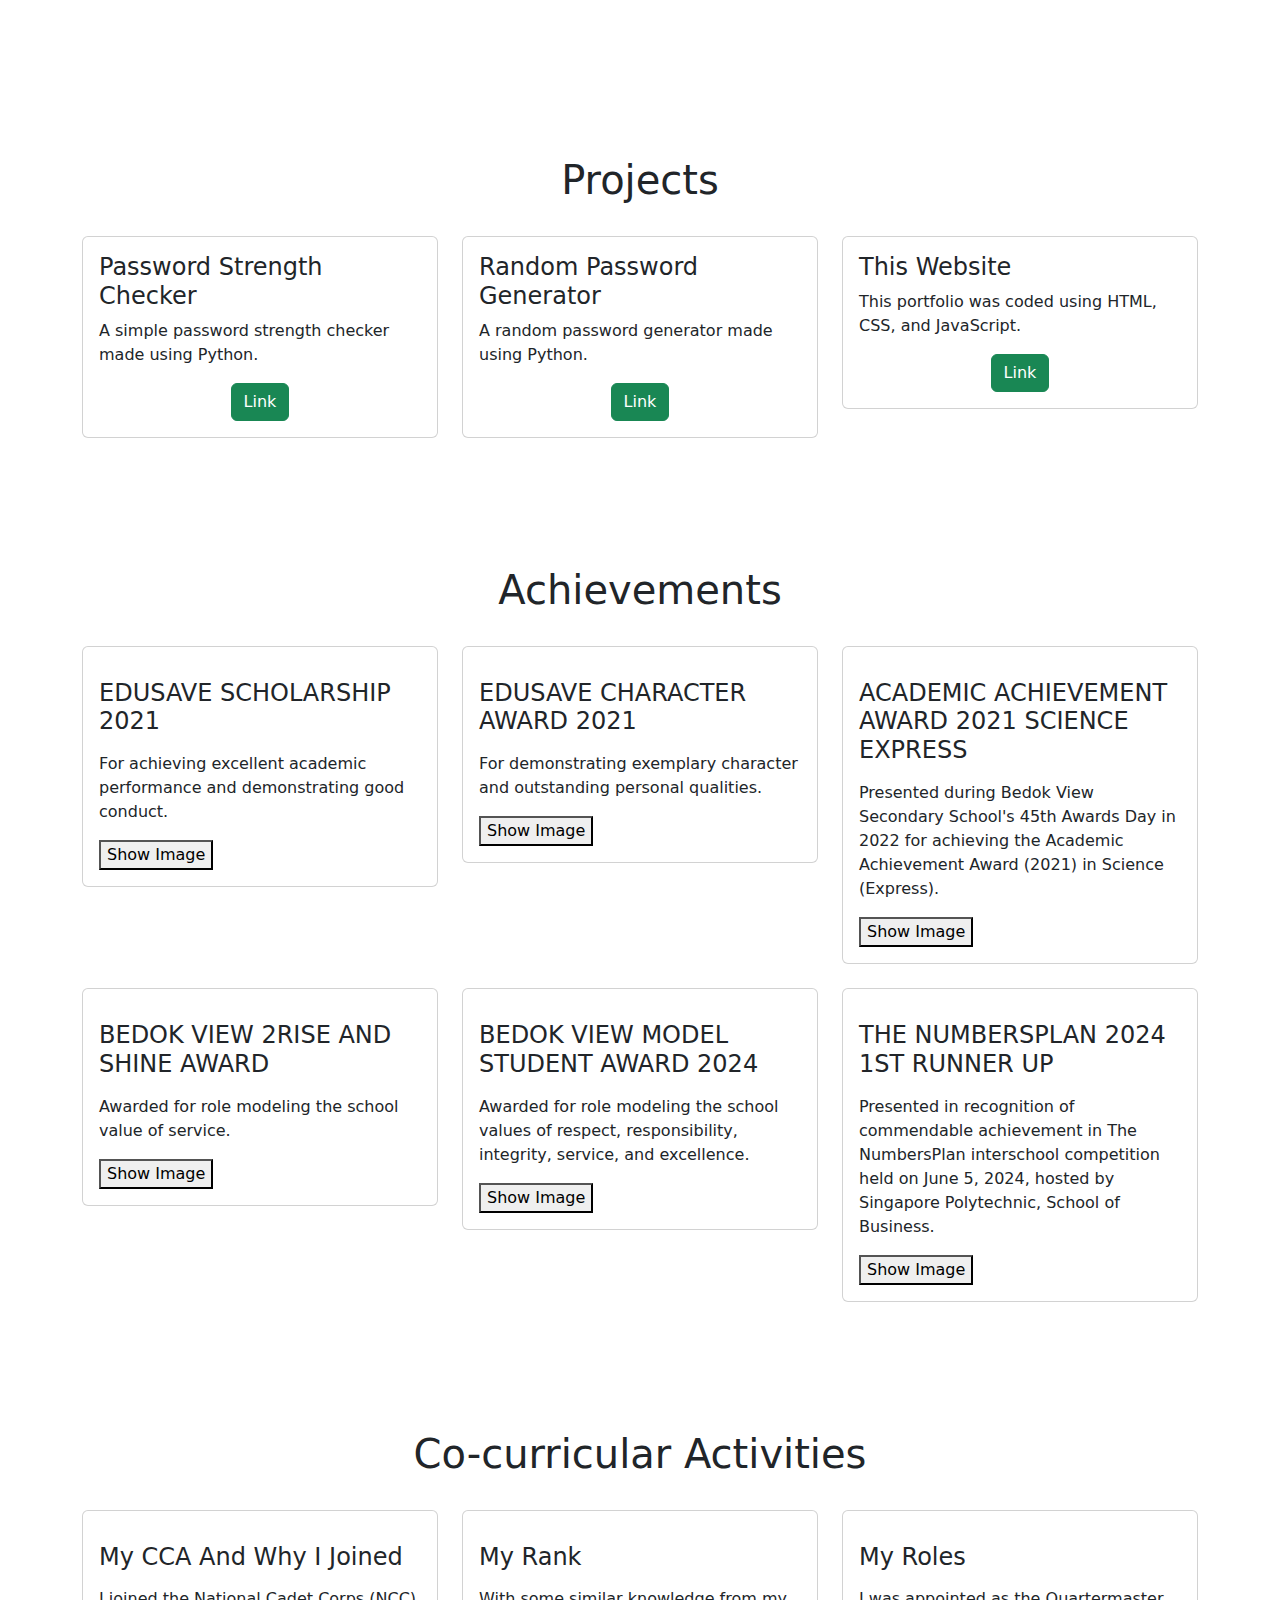
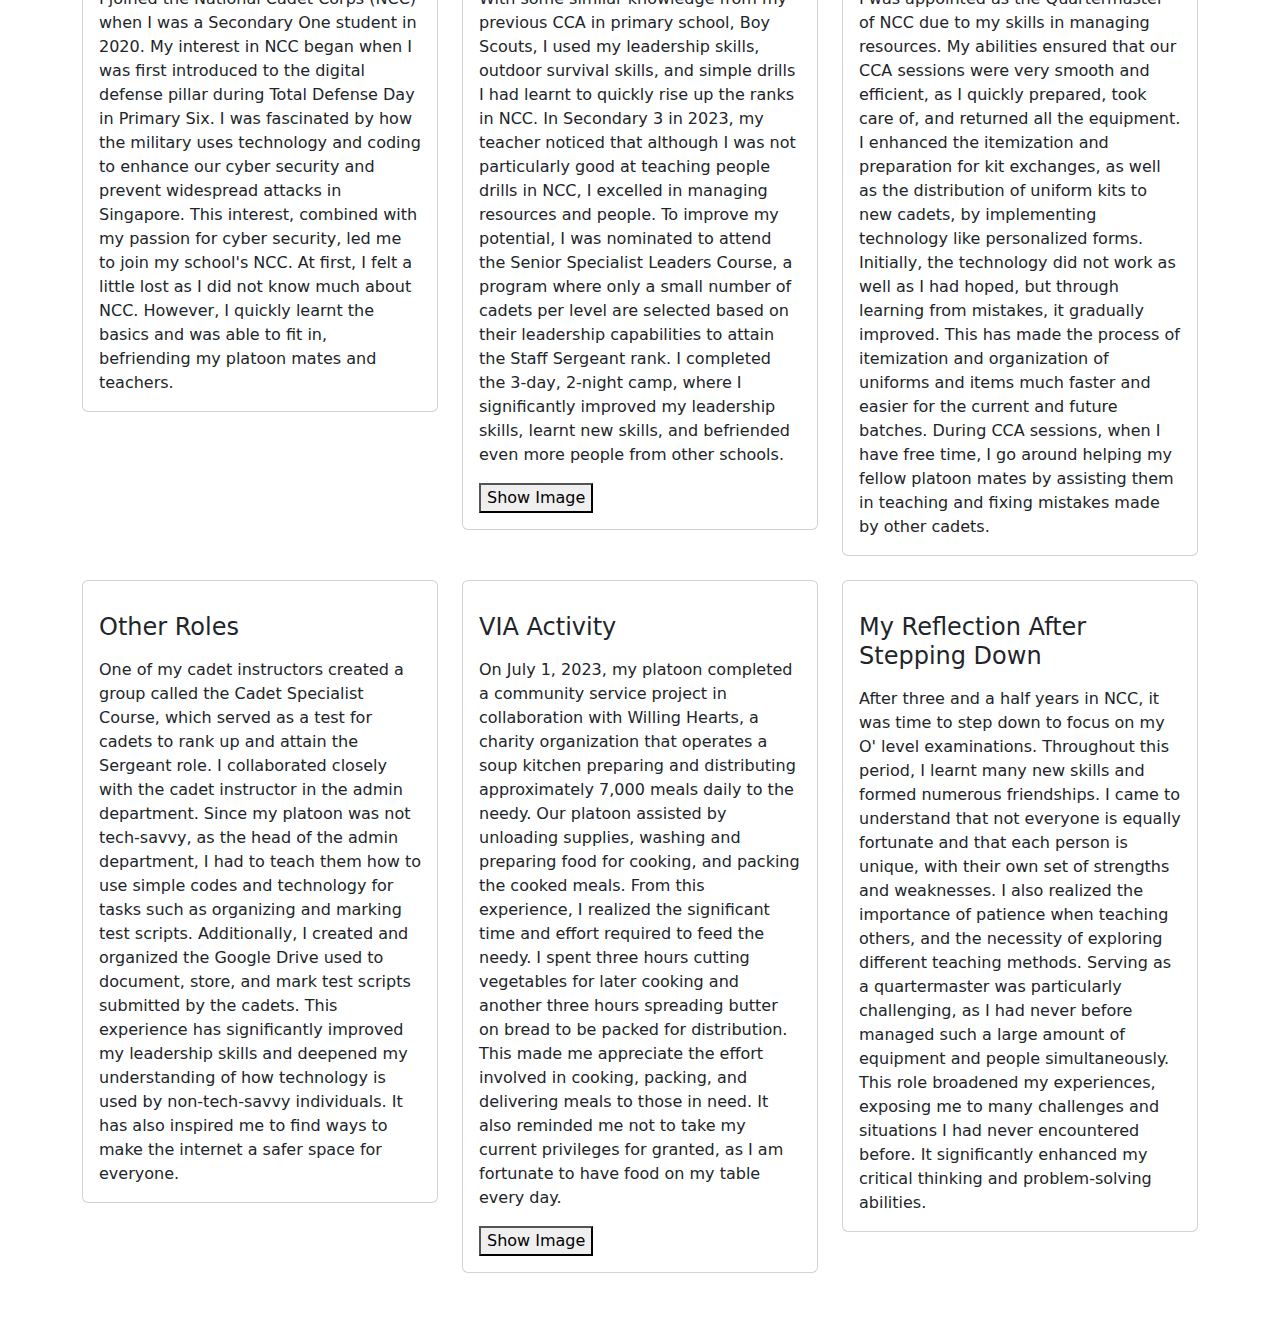
==== commit dbe95750: "Update index.html" ====
--- a/index.html
+++ b/index.html
@@ -226,7 +226,7 @@
                     <div class="card-body">
                         <i class="fa-solid fa-person-military-rifle"></i>
                         <h4 class="card-title mt-3">My CCA And Why I Joined</h4>
-                        <p class="card-text mt-3">I joined the National Cadet Corps (NCC) when I was a Secondary One student in 2020. My interest in NCC began when I was first introduced to the digital defense pillar during Total Defense Day in Primary Six. I was fascinated by how the military uses technology and coding to enhance our cyber security and prevent widespread attacks in Singapore. This interest, combined with my passion for cyber security, led me to join my school's NCC. At first, I felt a little lost as I did not know much about NCC. However, I quickly learned the basics and was able to fit in, befriending my platoon mates and teachers.
+                        <p class="card-text mt-3">I joined the National Cadet Corps (NCC) when I was a Secondary One student in 2020. My interest in NCC began when I was first introduced to the digital defense pillar during Total Defense Day in Primary Six. I was fascinated by how the military uses technology and coding to enhance our cyber security and prevent widespread attacks in Singapore. This interest, combined with my passion for cyber security, led me to join my school's NCC. At first, I felt a little lost as I did not know much about NCC. However, I quickly learnt the basics and was able to fit in, befriending my platoon mates and teachers.
                         </p>
                     </div>
                 </div>  
@@ -236,9 +236,9 @@
                     <div class="card-body">
                         <i class="fa-solid fa-ranking-star"></i>
                         <h4 class="card-title mt-3">My Rank</h4>
-                        <p class="card-text mt-3">With some similar knowledge from my previous CCA in primary school, Boy Scouts, I used my leadership skills, outdoor survival skills, and simple drills I had learned to quickly rise up the ranks in NCC. In Secondary 3 in 2023, my teacher noticed that although I was not particularly good at teaching people drills in NCC, I excelled in managing resources and people. To improve my potential, I was nominated to attend the Senior Specialist Leaders Course, a program where only a small number of cadets per level are selected based on their leadership capabilities to attain the Staff Sergeant rank.
-
-                            I completed the 3-day, 2-night camp, where I significantly improved my leadership skills, learned new skills, and befriended even more people from other schools.
+                        <p class="card-text mt-3">With some similar knowledge from my previous CCA in primary school, Boy Scouts, I used my leadership skills, outdoor survival skills, and simple drills I had learnt to quickly rise up the ranks in NCC. In Secondary 3 in 2023, my teacher noticed that although I was not particularly good at teaching people drills in NCC, I excelled in managing resources and people. To improve my potential, I was nominated to attend the Senior Specialist Leaders Course, a program where only a small number of cadets per level are selected based on their leadership capabilities to attain the Staff Sergeant rank.
+
+                            I completed the 3-day, 2-night camp, where I significantly improved my leadership skills, learnt new skills, and befriended even more people from other schools.
                         </p>
                         <button class="show-image-button" data-target="my-image7">Show Image</button>
                     <img id="my-image7" src="images/NCCCOURSE.jpg" hidden width="380" height="500"/>
@@ -290,7 +290,7 @@
                         <i class='fas servicesIcon fa-wrench'></i>
                         <h4 class="card-title mt-3">My Reflection After Stepping Down</h4>
                         <p class="card-text mt-3"> 
-                            After three and a half years in NCC, it was time to step down to focus on my O' level examinations. Throughout this period, I learned many new skills and formed numerous friendships. I came to understand that not everyone is equally fortunate and that each person is unique, with their own set of strengths and weaknesses.
+                            After three and a half years in NCC, it was time to step down to focus on my O' level examinations. Throughout this period, I learnt many new skills and formed numerous friendships. I came to understand that not everyone is equally fortunate and that each person is unique, with their own set of strengths and weaknesses.
                             
                             I also realized the importance of patience when teaching others, and the necessity of exploring different teaching methods. Serving as a quartermaster was particularly challenging, as I had never before managed such a large amount of equipment and people simultaneously. This role broadened my experiences, exposing me to many challenges and situations I had never encountered before. It significantly enhanced my critical thinking and problem-solving abilities.
                         </p>
--- a/style.css
+++ b/style.css
@@ -10,7 +10,7 @@
 /* hero background image */
 .bgimage {
     height:100vh;
-    background: url("..images/vecteezy_technology-connection-circuit-system-design-background_6699632.jpg");
+    background-image: url("./HOMEBG.jpg");
     background-size:cover;
     position:relative;
     padding: 0;
@@ -18,8 +18,8 @@
 }
 /* text css above hero image*/
 .hero_title {
-    padding-top: 11rem;
-    font-size: 4.5rem;
+    padding-top: 10rem;
+    font-size: 5.5rem;
 }
 .hero_desc {
     font-size: 2rem;
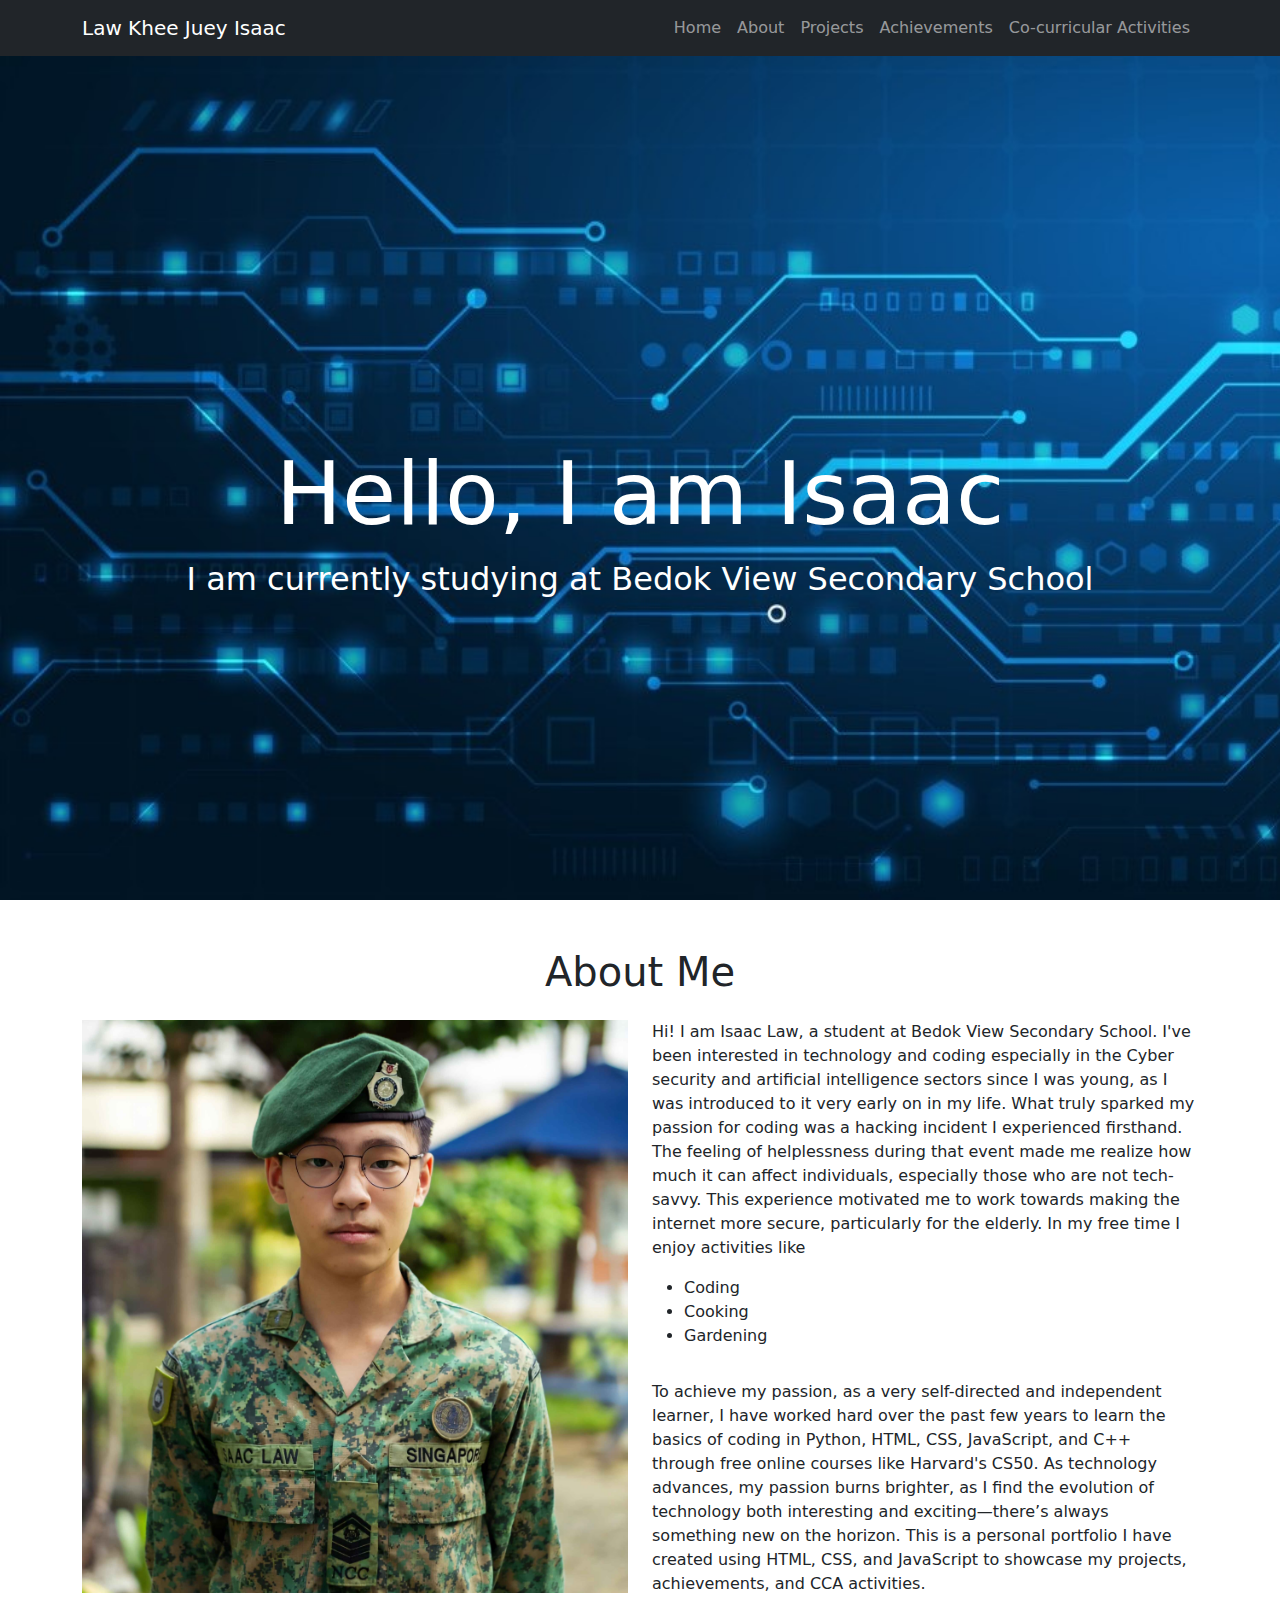
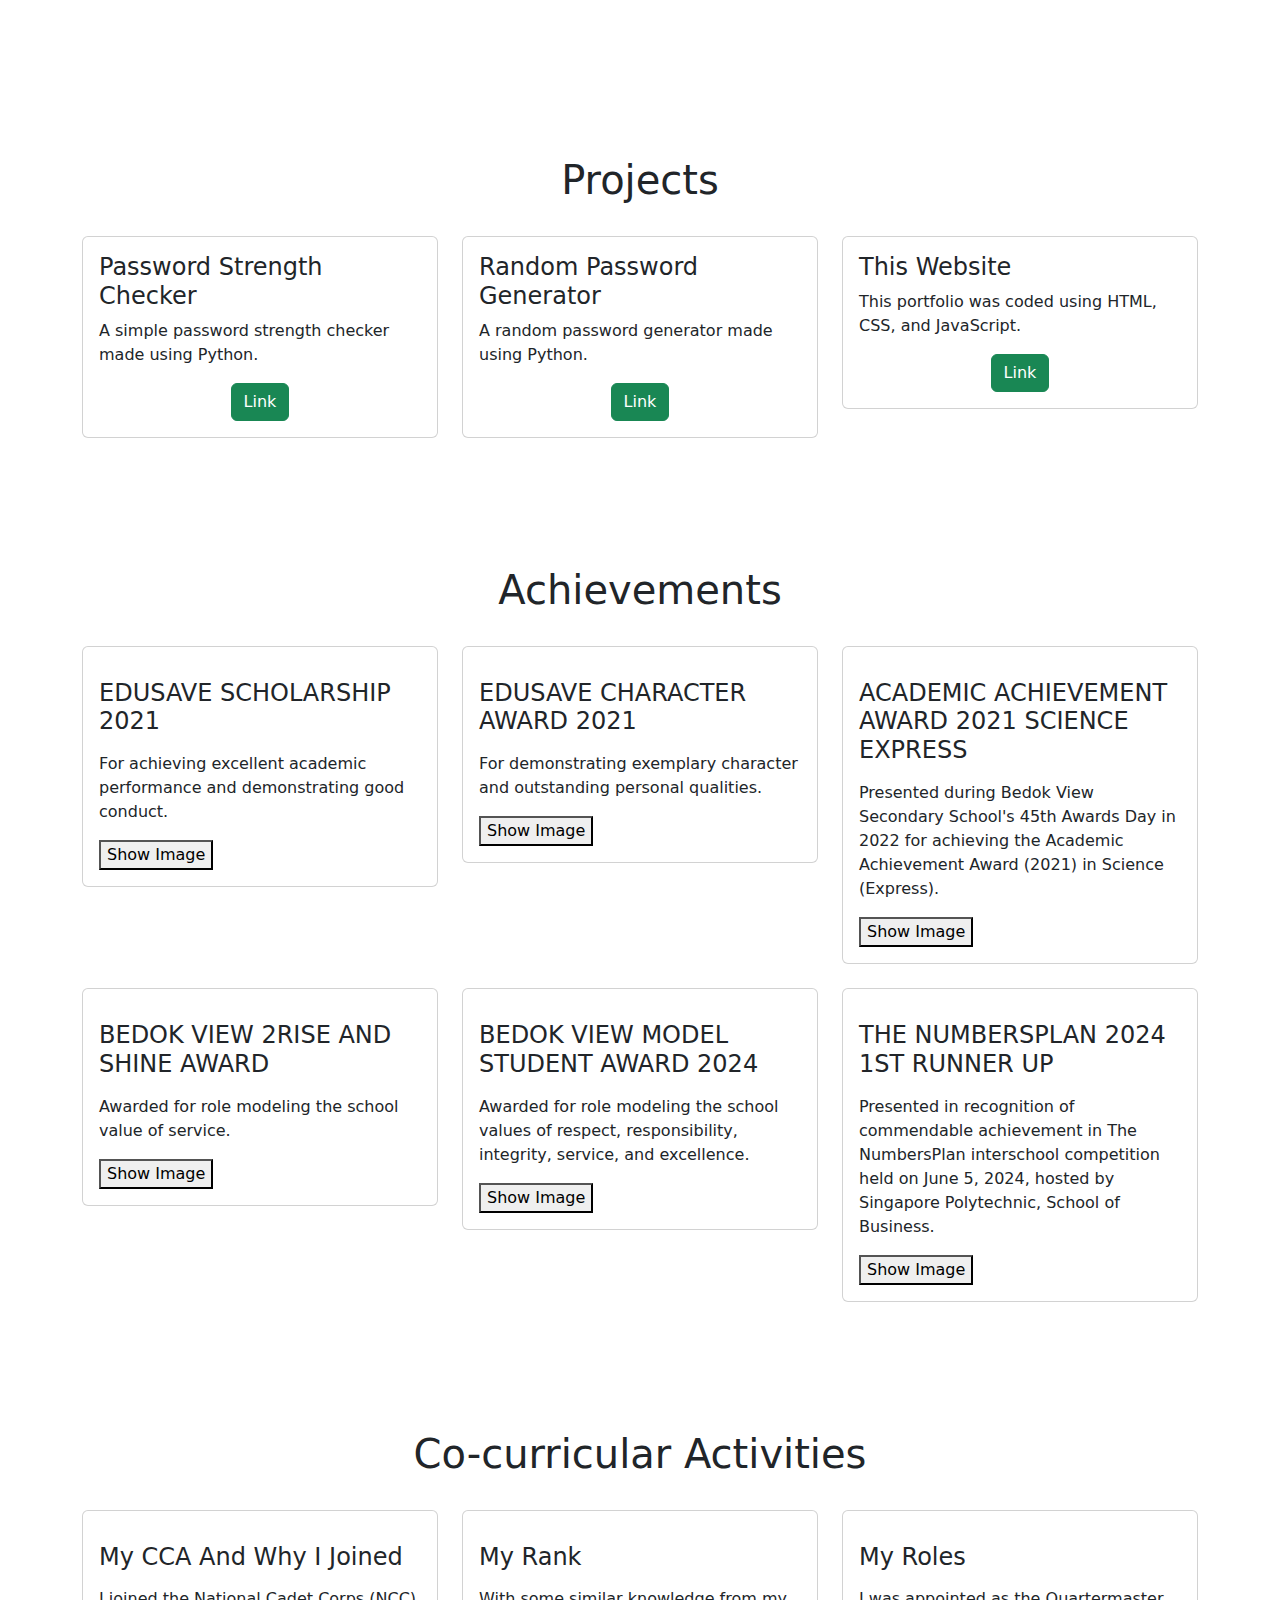
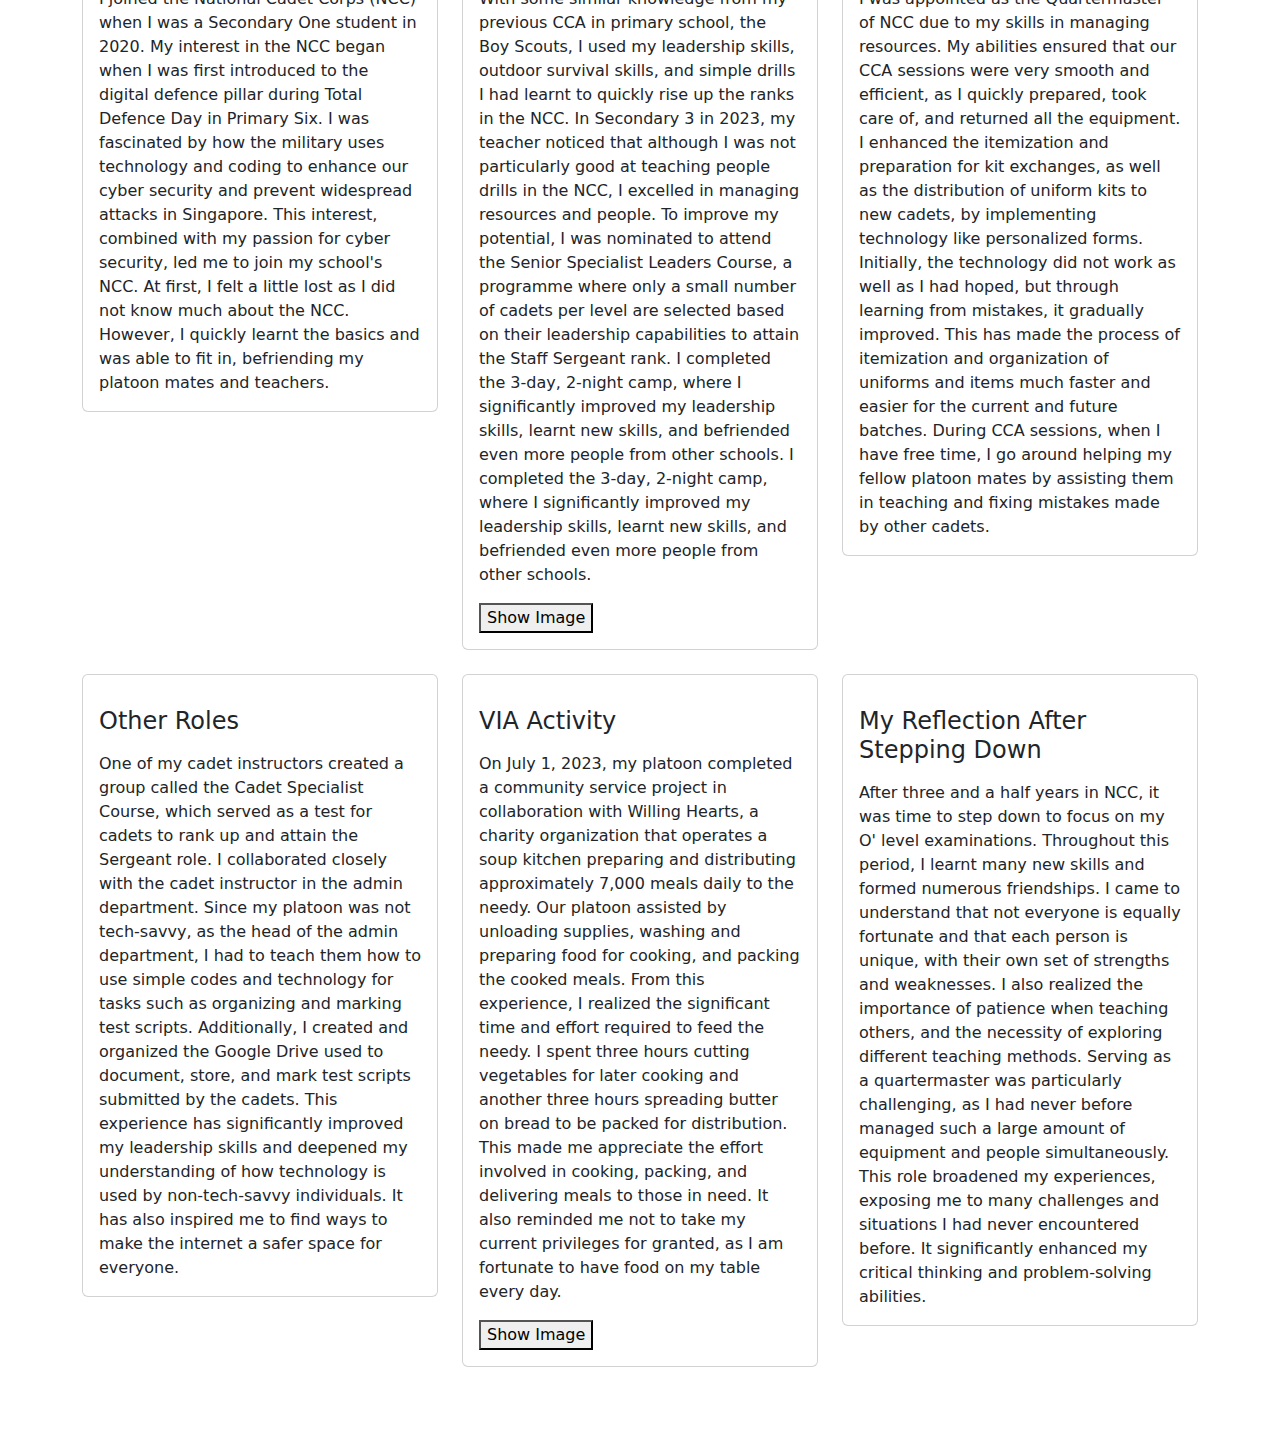
==== commit 1dc1dd9c: "Update index.html" ====
--- a/index.html
+++ b/index.html
@@ -226,7 +226,7 @@
                     <div class="card-body">
                         <i class="fa-solid fa-person-military-rifle"></i>
                         <h4 class="card-title mt-3">My CCA And Why I Joined</h4>
-                        <p class="card-text mt-3">I joined the National Cadet Corps (NCC) when I was a Secondary One student in 2020. My interest in NCC began when I was first introduced to the digital defense pillar during Total Defense Day in Primary Six. I was fascinated by how the military uses technology and coding to enhance our cyber security and prevent widespread attacks in Singapore. This interest, combined with my passion for cyber security, led me to join my school's NCC. At first, I felt a little lost as I did not know much about NCC. However, I quickly learnt the basics and was able to fit in, befriending my platoon mates and teachers.
+                        <p class="card-text mt-3">I joined the National Cadet Corps (NCC) when I was a Secondary One student in 2020. My interest in the NCC began when I was first introduced to the digital defence pillar during Total Defence Day in Primary Six. I was fascinated by how the military uses technology and coding to enhance our cyber security and prevent widespread attacks in Singapore. This interest, combined with my passion for cyber security, led me to join my school's NCC. At first, I felt a little lost as I did not know much about the NCC. However, I quickly learnt the basics and was able to fit in, befriending my platoon mates and teachers.
                         </p>
                     </div>
                 </div>  
@@ -236,9 +236,7 @@
                     <div class="card-body">
                         <i class="fa-solid fa-ranking-star"></i>
                         <h4 class="card-title mt-3">My Rank</h4>
-                        <p class="card-text mt-3">With some similar knowledge from my previous CCA in primary school, Boy Scouts, I used my leadership skills, outdoor survival skills, and simple drills I had learnt to quickly rise up the ranks in NCC. In Secondary 3 in 2023, my teacher noticed that although I was not particularly good at teaching people drills in NCC, I excelled in managing resources and people. To improve my potential, I was nominated to attend the Senior Specialist Leaders Course, a program where only a small number of cadets per level are selected based on their leadership capabilities to attain the Staff Sergeant rank.
-
-                            I completed the 3-day, 2-night camp, where I significantly improved my leadership skills, learnt new skills, and befriended even more people from other schools.
+                        <p class="card-text mt-3">With some similar knowledge from my previous CCA in primary school, the Boy Scouts, I used my leadership skills, outdoor survival skills, and simple drills I had learnt to quickly rise up the ranks in the NCC. In Secondary 3 in 2023, my teacher noticed that although I was not particularly good at teaching people drills in the NCC, I excelled in managing resources and people. To improve my potential, I was nominated to attend the Senior Specialist Leaders Course, a programme where only a small number of cadets per level are selected based on their leadership capabilities to attain the Staff Sergeant rank. I completed the 3-day, 2-night camp, where I significantly improved my leadership skills, learnt new skills, and befriended even more people from other schools. I completed the 3-day, 2-night camp, where I significantly improved my leadership skills, learnt new skills, and befriended even more people from other schools.
                         </p>
                         <button class="show-image-button" data-target="my-image7">Show Image</button>
                     <img id="my-image7" src="images/NCCCOURSE.jpg" hidden width="380" height="500"/>
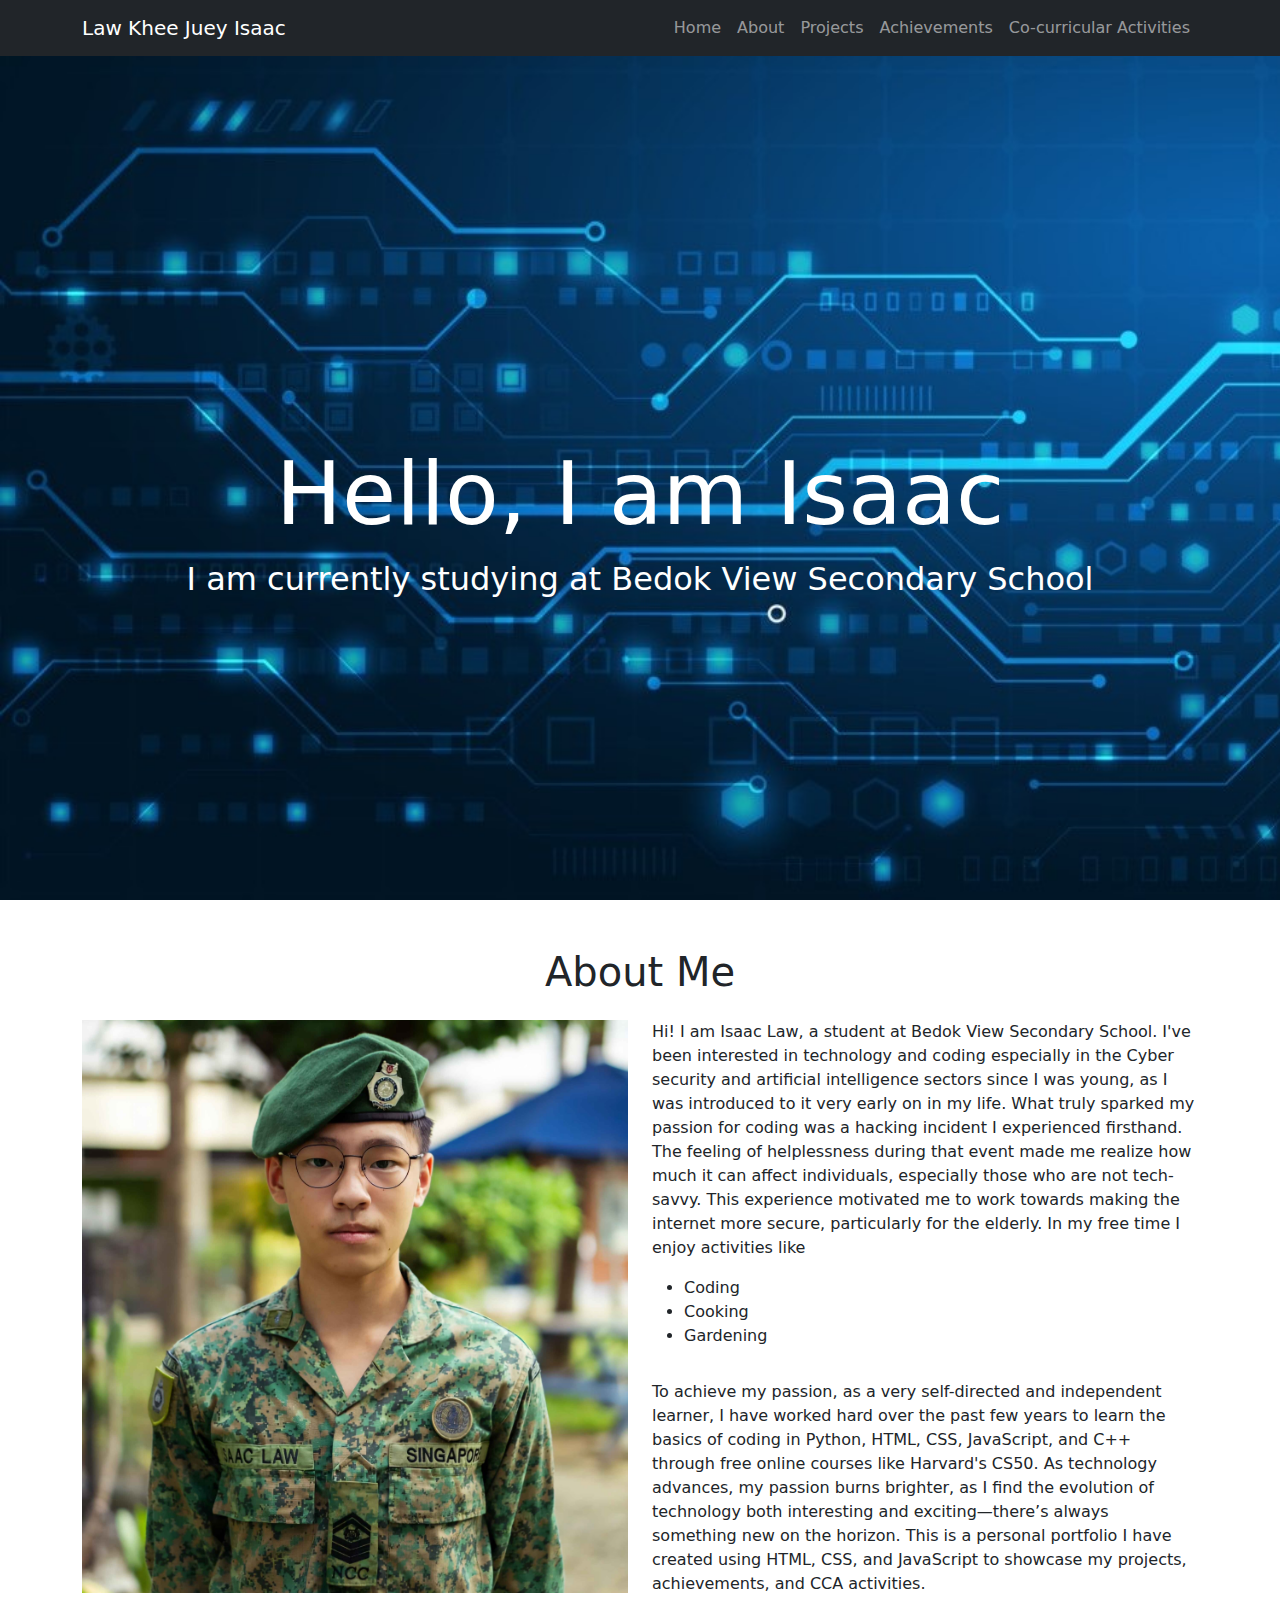
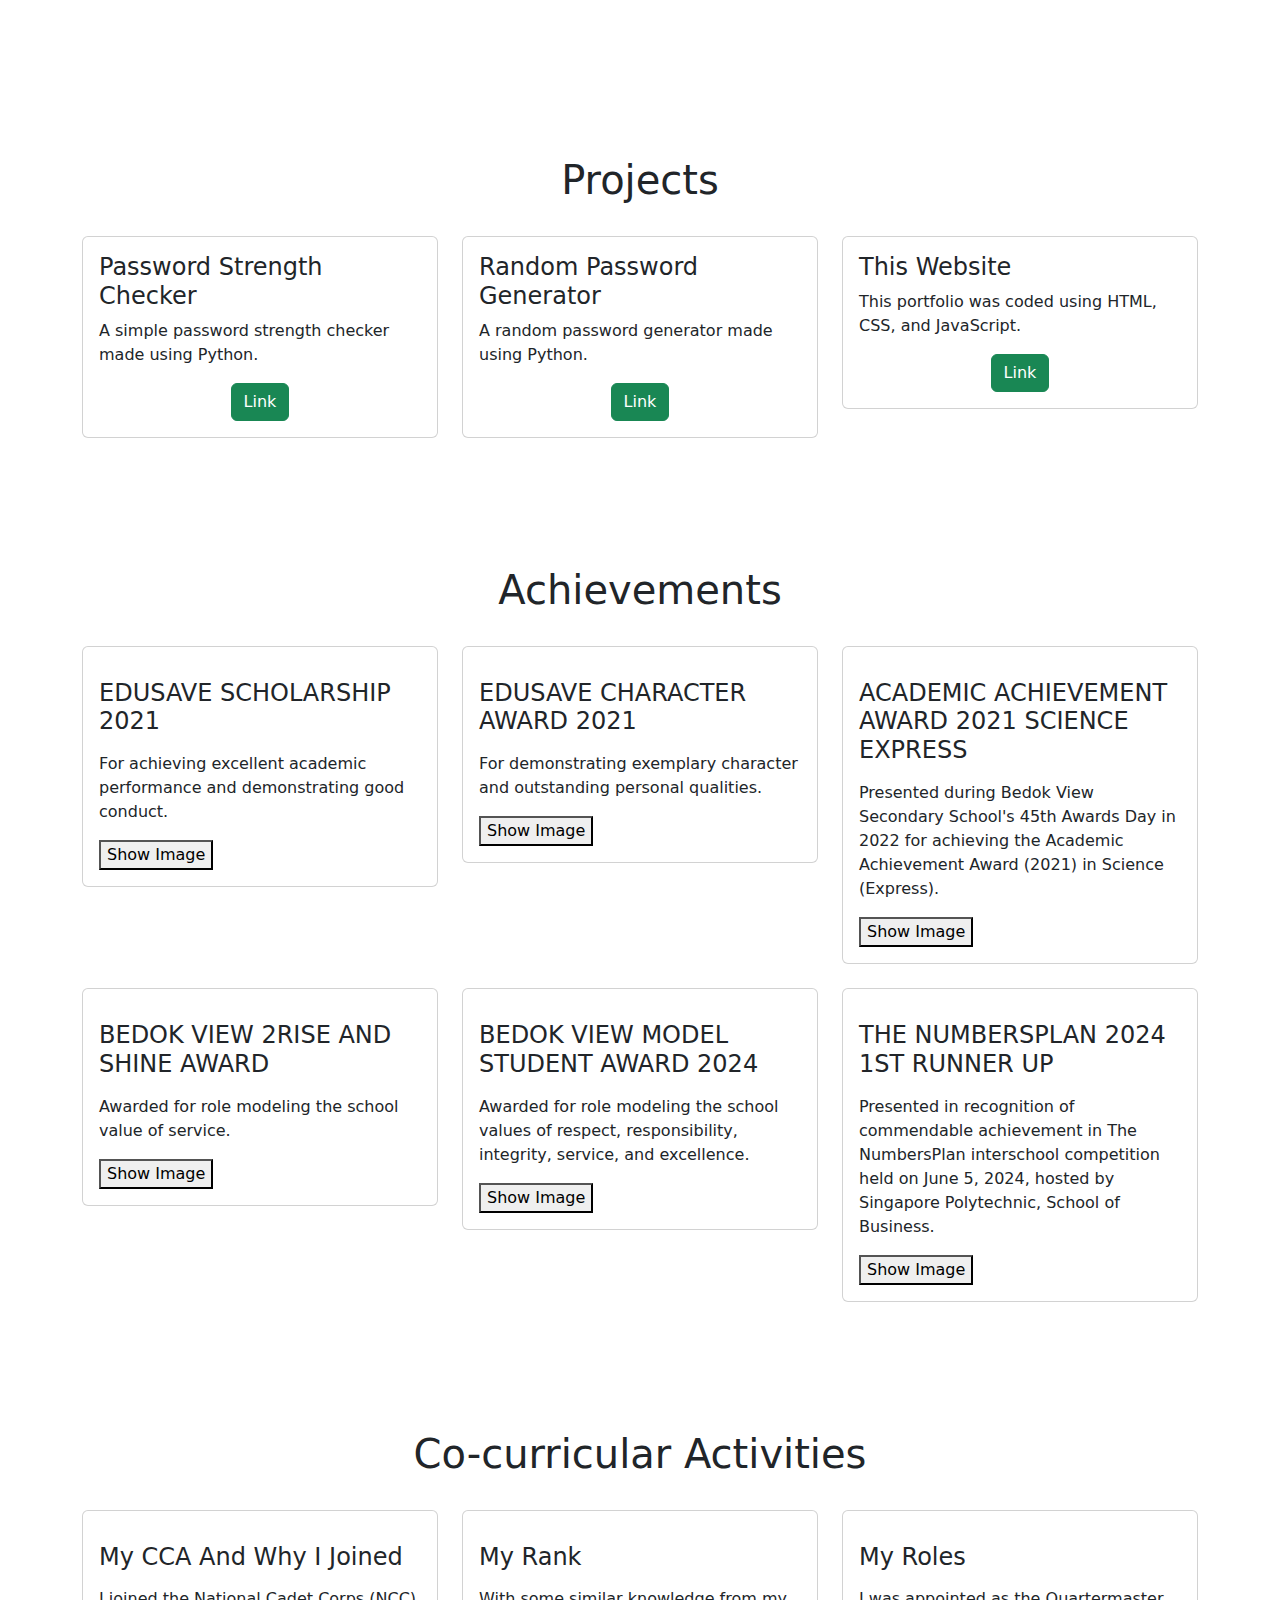
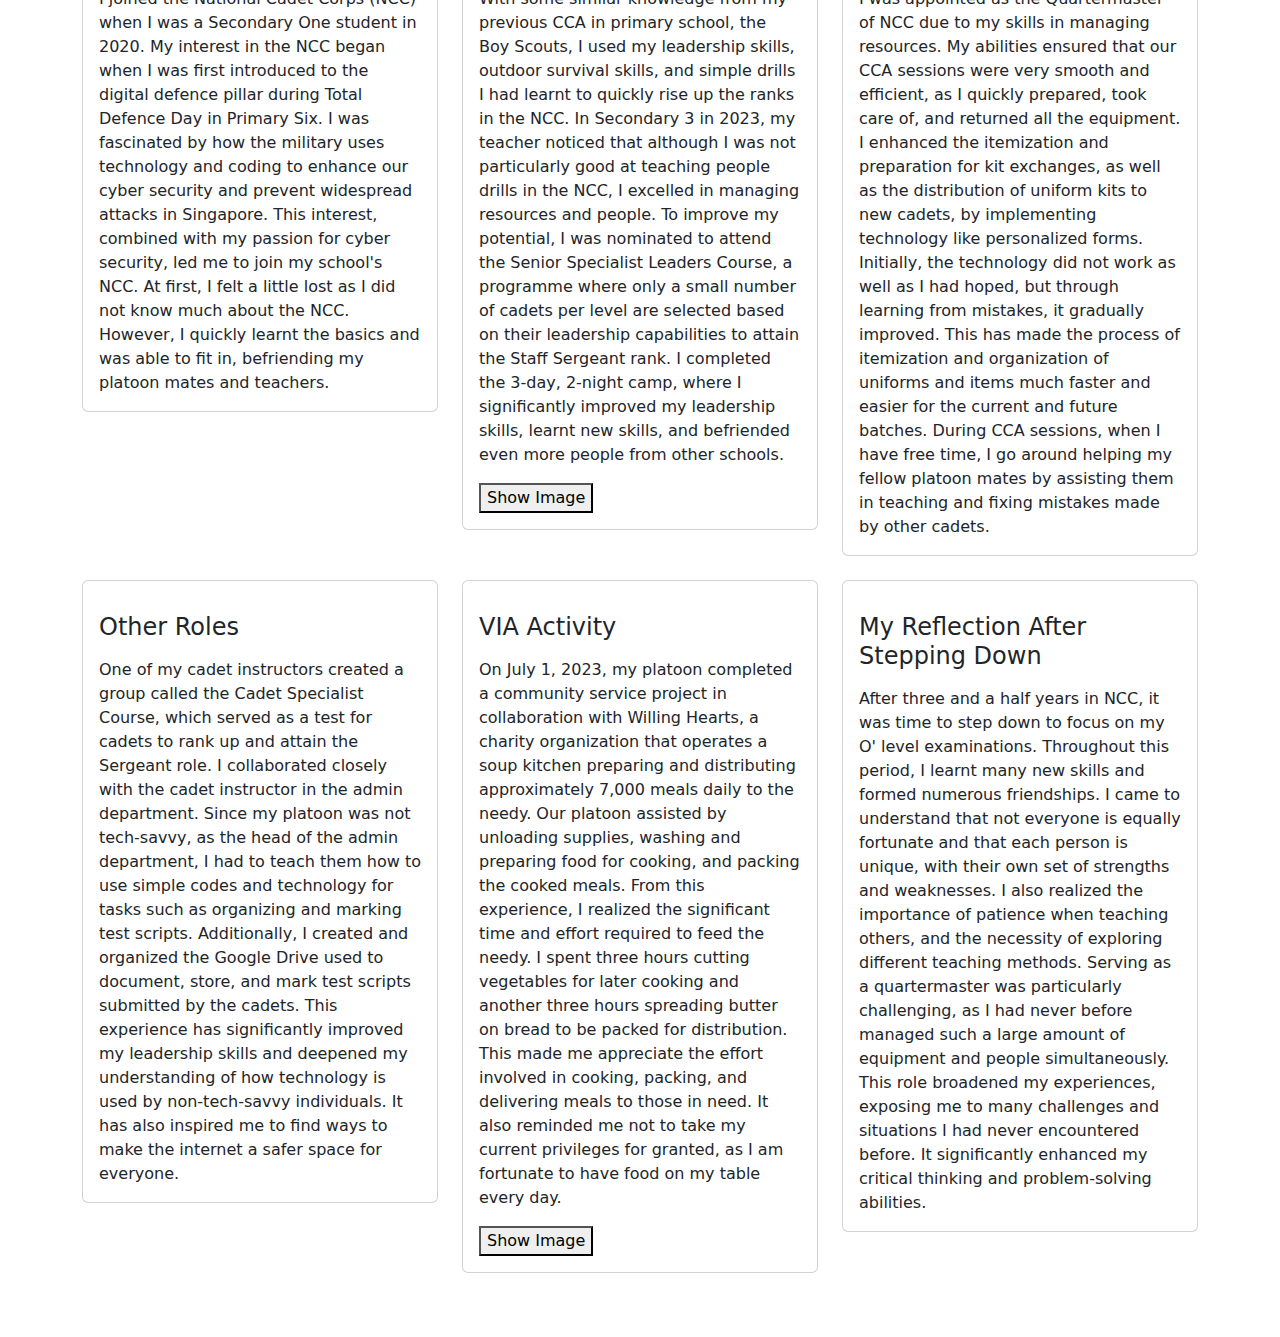
==== commit 123d6b80: "Update index.html" ====
--- a/index.html
+++ b/index.html
@@ -236,7 +236,7 @@
                     <div class="card-body">
                         <i class="fa-solid fa-ranking-star"></i>
                         <h4 class="card-title mt-3">My Rank</h4>
-                        <p class="card-text mt-3">With some similar knowledge from my previous CCA in primary school, the Boy Scouts, I used my leadership skills, outdoor survival skills, and simple drills I had learnt to quickly rise up the ranks in the NCC. In Secondary 3 in 2023, my teacher noticed that although I was not particularly good at teaching people drills in the NCC, I excelled in managing resources and people. To improve my potential, I was nominated to attend the Senior Specialist Leaders Course, a programme where only a small number of cadets per level are selected based on their leadership capabilities to attain the Staff Sergeant rank. I completed the 3-day, 2-night camp, where I significantly improved my leadership skills, learnt new skills, and befriended even more people from other schools. I completed the 3-day, 2-night camp, where I significantly improved my leadership skills, learnt new skills, and befriended even more people from other schools.
+                        <p class="card-text mt-3">With some similar knowledge from my previous CCA in primary school, the Boy Scouts, I used my leadership skills, outdoor survival skills, and simple drills I had learnt to quickly rise up the ranks in the NCC. In Secondary 3 in 2023, my teacher noticed that although I was not particularly good at teaching people drills in the NCC, I excelled in managing resources and people. To improve my potential, I was nominated to attend the Senior Specialist Leaders Course, a programme where only a small number of cadets per level are selected based on their leadership capabilities to attain the Staff Sergeant rank. I completed the 3-day, 2-night camp, where I significantly improved my leadership skills, learnt new skills, and befriended even more people from other schools.
                         </p>
                         <button class="show-image-button" data-target="my-image7">Show Image</button>
                     <img id="my-image7" src="images/NCCCOURSE.jpg" hidden width="380" height="500"/>
